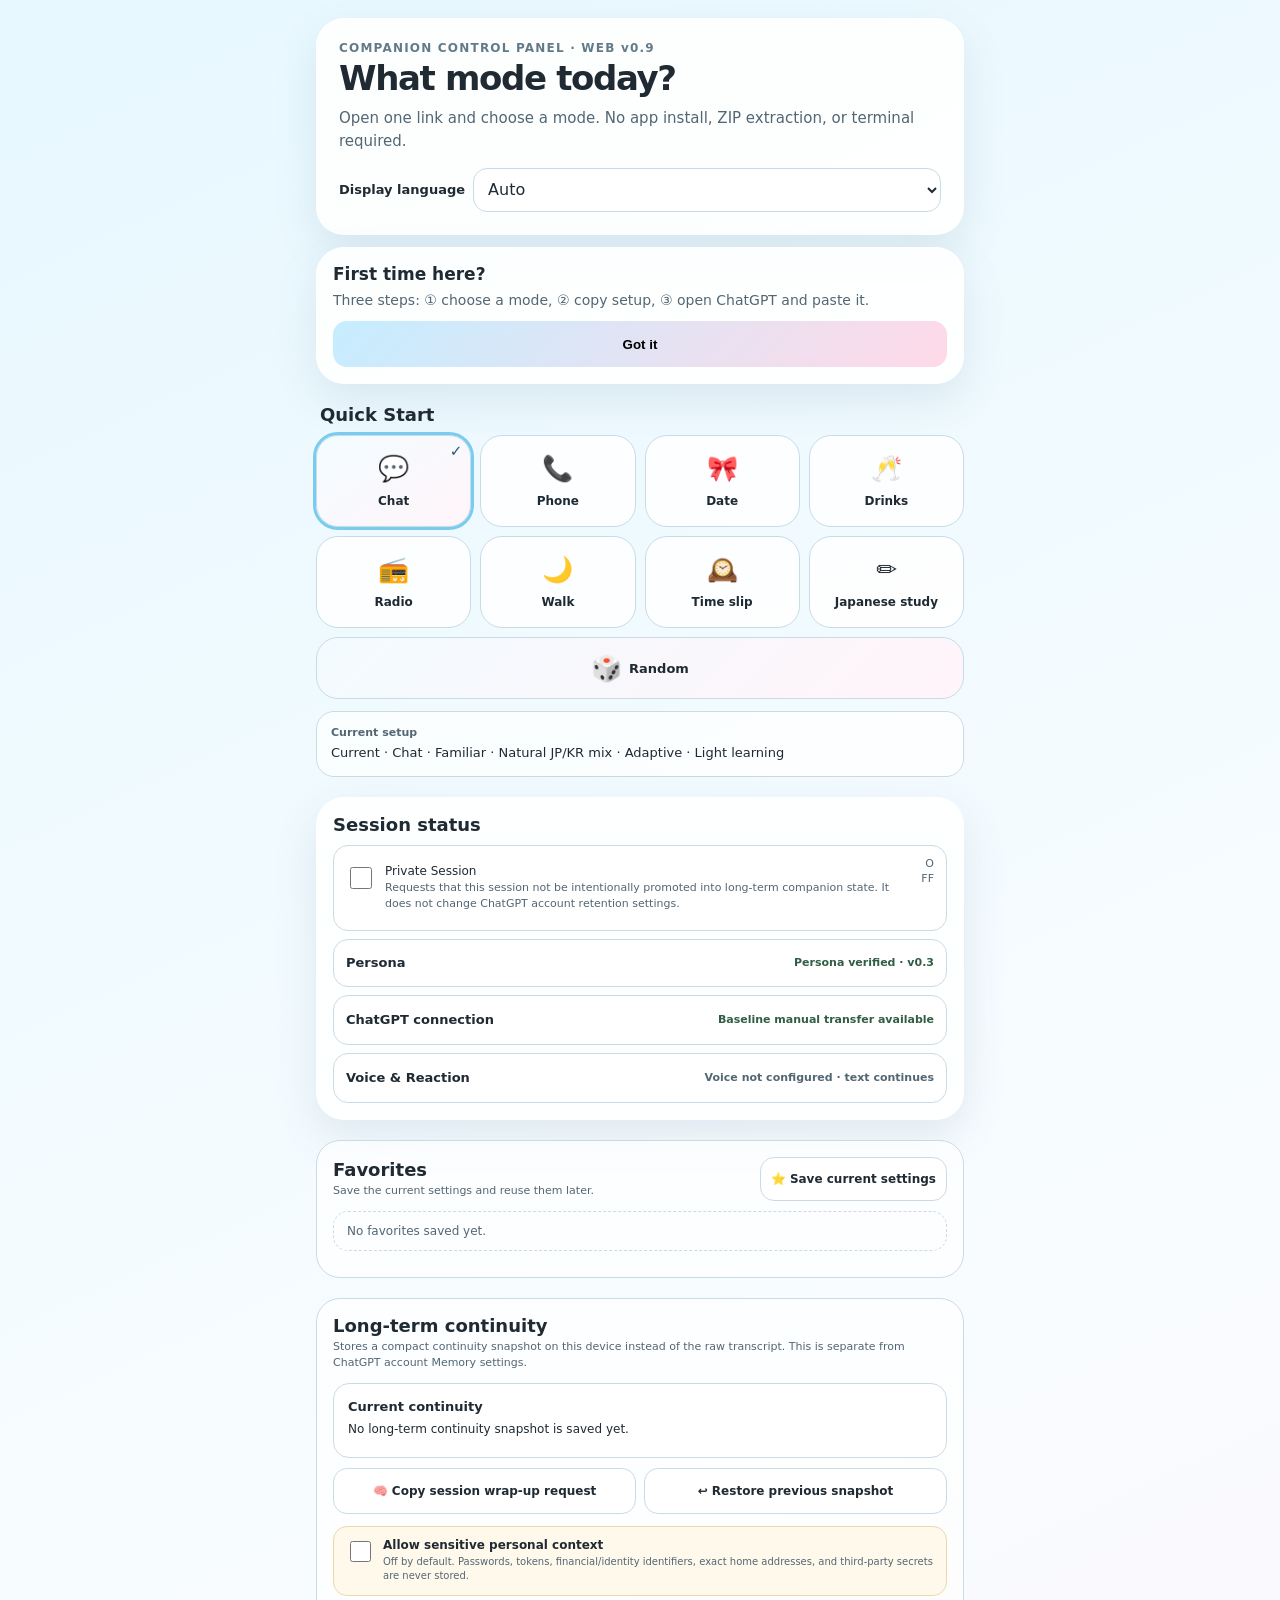
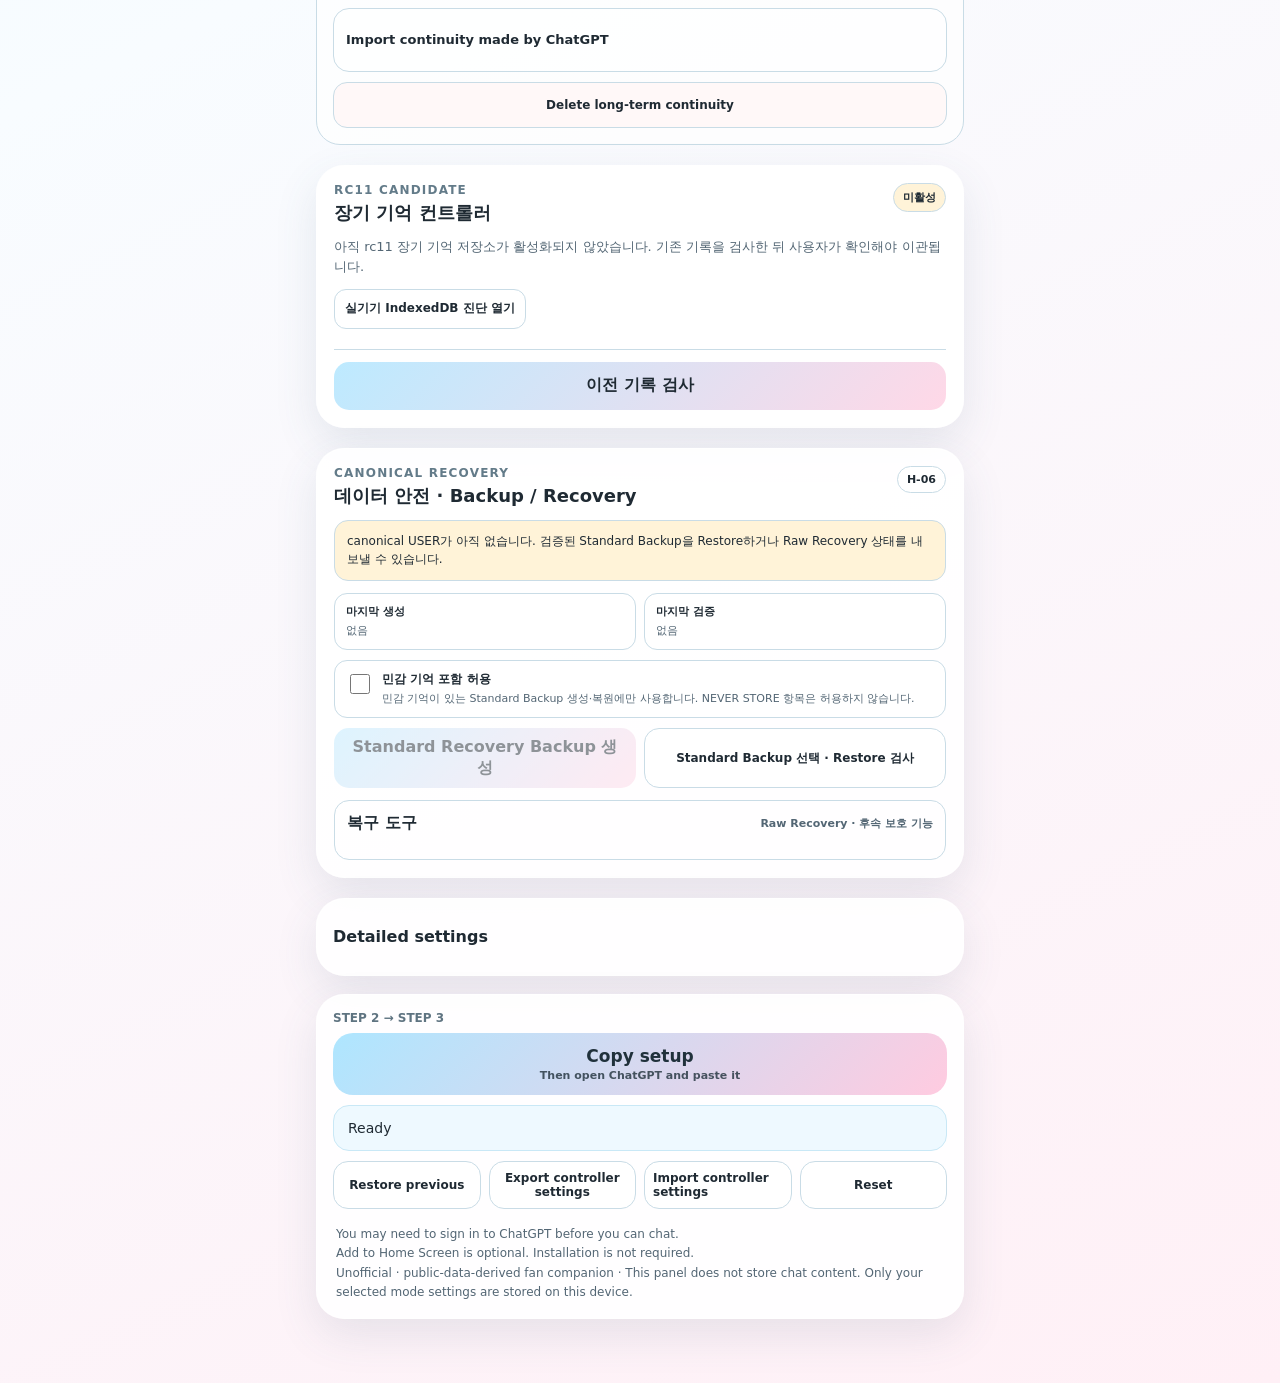
==== rc11-stage16/index.html @ 252e8d22 "H-07: add forward rollback and purge" ====
<!doctype html>
<html lang="ko">
<head>
<meta charset="utf-8">
<meta name="viewport" content="width=device-width,initial-scale=1,viewport-fit=cover">
<meta name="theme-color" content="#eaf8ff">
<meta name="referrer" content="no-referrer">
<meta http-equiv="Content-Security-Policy" content="default-src 'self'; script-src 'self'; style-src 'self'; img-src 'self' data:; connect-src 'self'; manifest-src 'self'; worker-src 'self'; object-src 'none'; frame-src 'none'; media-src 'none'; base-uri 'none'; form-action 'none'; upgrade-insecure-requests">
<title>Inoo Companion</title>
<link rel="manifest" href="manifest.webmanifest">
<link rel="icon" href="icons/icon-192.png">
<link rel="apple-touch-icon" href="icons/icon-192.png">
<link rel="stylesheet" href="styles.css">
</head>
<body>

<div id="previewFallback" class="nojs-banner preview-fallback" aria-live="polite">
  <strong>로컬 미리보기</strong><br>
  버튼 글자나 NOW PLAYING이 비어 보이면 JavaScript가 실행되지 않은 것입니다.
  파일이 고장 난 것이 아니며, 실제 사용은 HTTPS 공유 링크에서 합니다.
</div>
<main class="wrap">
<header class="card">
<div class="eyebrow">COMPANION CONTROL PANEL · WEB v0.9</div>
<h1 id="title">오늘은 어떤 모드로?</h1><div id="subtitle" class="sub">링크를 열고 모드를 고르면 됩니다. 앱 설치·ZIP·터미널은 필요 없어요.</div>
<div class="locale"><label id="localeLabel" for="localeSelect">화면 언어</label><select id="localeSelect" data-key="locale"><option value="auto">Auto</option><option value="ko">한국어</option><option value="ja">日本語</option><option value="en">English</option></select></div>
</header>

<div id="localWarning" class="warning" hidden>이 파일은 로컬 미리보기용입니다. 실제 사용은 HTTPS 공유 링크에서 합니다.</div>
<div id="updateBar" class="update" hidden><span id="updateText">새 버전이 준비됐어요.</span><button id="refreshBtn">새 버전 적용</button></div>
<section id="firstUse" class="card first" hidden><h2 id="firstTitle">처음 사용하시나요?</h2><p id="firstBody">모드를 고르고 설정을 복사한 뒤 ChatGPT에서 붙여넣으면 됩니다.</p><button id="gotIt">알겠어요</button></section>

<section class="section" aria-labelledby="quickTitle"><h2 id="quickTitle">빠른 시작</h2><div class="modes">
<button class="mode" data-mode="talk" aria-pressed="false"><span class="mark" aria-hidden="true"></span><span class="emoji" aria-hidden="true">💬</span><span class="label">수다</span></button>
<button class="mode" data-mode="phone" aria-pressed="false"><span class="mark" aria-hidden="true"></span><span class="emoji" aria-hidden="true">📞</span><span class="label">전화</span></button>
<button class="mode" data-mode="date" aria-pressed="false"><span class="mark" aria-hidden="true"></span><span class="emoji" aria-hidden="true">🎀</span><span class="label">데이트</span></button>
<button class="mode" data-mode="drink" aria-pressed="false"><span class="mark" aria-hidden="true"></span><span class="emoji" aria-hidden="true">🥂</span><span class="label">술자리</span></button>
<button class="mode" data-mode="radio" aria-pressed="false"><span class="mark" aria-hidden="true"></span><span class="emoji" aria-hidden="true">📻</span><span class="label">라디오</span></button>
<button class="mode" data-mode="walk" aria-pressed="false"><span class="mark" aria-hidden="true"></span><span class="emoji" aria-hidden="true">🌙</span><span class="label">산책</span></button>
<button class="mode" data-mode="timeslip" aria-pressed="false"><span class="mark" aria-hidden="true"></span><span class="emoji" aria-hidden="true">🕰️</span><span class="label">타임슬립</span></button>
<button class="mode" data-mode="study" aria-pressed="false"><span class="mark" aria-hidden="true"></span><span class="emoji" aria-hidden="true">✏️</span><span class="label">일본어 공부</span></button>
<button class="mode random-mode" data-mode="random" aria-pressed="false"><span class="mark" aria-hidden="true"></span><span class="emoji" aria-hidden="true">🎲</span><span class="label">랜덤</span></button>
</div><div class="now"><b id="nowLabel">NOW PLAYING</b><span id="nowPlaying">JavaScript가 실행되면 현재 설정이 표시됩니다.</span></div></section>

<section id="sessionStatus" class="section session-status" aria-labelledby="sessionStatusTitle">
  <div class="card session-status-card">
    <h2 id="sessionStatusTitle">세션 상태</h2>
    <div class="session-status-list">
      <div class="session-status-row session-private-row">
        <div class="toggle session-private-toggle">
          <input id="private_session" type="checkbox">
          <div><label data-field-label="private_session" for="private_session">Private Session</label><div id="privateHelp" class="help"></div></div>
        </div>
        <span id="privateSessionStatus" class="session-state-value">OFF</span>
      </div>
      <div class="session-status-row"><b id="personaStatusLabel">Persona</b><span id="personaIntegrityStatus" class="session-state-value" role="status" aria-live="polite">확인 중</span></div>
      <details id="chatCapabilityPanel" class="capability-panel">
        <summary><b id="chatCapabilityLabel">ChatGPT 연결</b><span id="chatCapabilityStatus" class="session-state-value">기본 수동 전송 확인 중</span></summary>
        <div class="capability-grid">
          <div class="capability-line"><span id="manualCapabilityLabel">수동 복사/붙여넣기</span><span id="manualCapabilityStatus" class="session-state-value">사용 가능</span></div>
          <div class="capability-line"><span id="projectCapabilityLabel">Project 보조</span><span id="projectCapabilityStatus" class="session-state-value">Unknown · 기본 방식 사용</span></div>
          <div class="capability-line"><span id="memoryCapabilityLabel">Memory 보조</span><span id="memoryCapabilityStatus" class="session-state-value">Unknown · 기본 방식 사용</span></div>
        </div>
      </details>
      <details id="voiceReactionPanel" class="voice-reservation">
        <summary><b id="voiceReactionTitle">Voice &amp; Reaction</b><span id="voiceReactionStatus" class="session-state-value">Voice 미설정 · text continues</span></summary>
        <div class="voice-reservation-grid">
          <div><b id="voiceTtsTitle">Voice / TTS</b><small id="voiceTtsHelp">기기 음성 · 미리듣기 · 속도 · 피치 · 볼륨 자리</small></div>
          <div><b id="reactionEngineTitle">Reaction</b><small id="reactionEngineHelp">ON/OFF · 강도 · 카테고리 · 확장 슬롯</small></div>
          <div><b id="sttTitle">Mic / STT</b><small id="sttHelp">사용 가능 여부 · 입력 언어 · 권한/상태 자리</small></div>
        </div>
      </details>
    </div>
  </div>
</section>

<section class="section favorites-section" aria-labelledby="favoritesTitle">
  <div class="favorites-head">
    <div>
      <h2 id="favoritesTitle">즐겨찾기</h2>
      <div id="favoritesHelp" class="help">현재 설정을 저장해 두고 다시 불러올 수 있어요.</div>
    </div>
    <button id="btnSaveFavorite" class="mini-action">⭐ 현재 설정 저장</button>
  </div>
  <div id="favoritesEmpty" class="favorites-empty">아직 저장된 즐겨찾기가 없어요.</div>
  <div id="favoritesList" class="favorites-list" aria-live="polite"></div>
</section>


<section class="section continuity-section" aria-labelledby="continuityTitle">
  <div class="continuity-head">
    <div>
      <h2 id="continuityTitle">장기 기록</h2>
      <div id="continuityHelp" class="help">대화 원문 대신 필요한 맥락만 압축해서 이 기기에 저장합니다.</div>
    </div>
  </div>
  <div class="continuity-current">
    <b id="continuityCurrentLabel">현재 장기 기록</b>
    <div id="continuityCurrent">아직 저장된 장기 기록이 없어요.</div>
    <div id="continuityCounts" class="continuity-counts"></div>
  </div>
  <div class="continuity-actions">
    <button id="btnContinuityRequest">🧠 세션 정리 요청 복사</button>
    <button id="btnContinuityRollback">↩︎ 이전 기록 복원</button>
  </div>
  <label class="continuity-sensitive">
    <input id="continuitySensitive" type="checkbox">
    <span><b id="continuitySensitiveLabel">민감한 개인 맥락 포함 허용</b><small id="continuitySensitiveHelp">기본은 꺼짐. 비밀번호·토큰·금융/신분 식별정보·정확한 집 주소·제3자 비밀은 켜도 저장하지 않습니다.</small></span>
  </label>
  <details id="continuityImport" class="continuity-import">
    <summary id="continuityImportSummary">ChatGPT가 만든 장기 기록 가져오기</summary>
    <div id="continuityImportHelp" class="help">세션 정리 결과의 JSON만 붙여넣으세요. 검사 전에는 저장되지 않습니다.</div>
    <textarea id="continuityInput" maxlength="32768" spellcheck="false" autocapitalize="off" autocomplete="off" data-input-purpose="continuity-json-only" aria-label="Long-term continuity JSON"></textarea>
    <div class="continuity-import-actions">
      <button id="btnContinuityInspect">1. 검사</button>
      <button id="btnContinuityApply" hidden>2. 확인하고 저장</button>
    </div>
    <div id="continuityPreview" class="continuity-preview" hidden></div>
  </details>
  <button id="btnContinuityClear" class="continuity-clear">장기 기록 삭제</button>
</section>


<section id="memoryController" class="section memory-controller" aria-labelledby="memoryControllerTitle">
  <div class="card memory-controller-card">
    <div class="memory-controller-head">
      <div>
        <div class="eyebrow">RC11 CANDIDATE</div>
        <h2 id="memoryControllerTitle">장기 기억 컨트롤러</h2>
      </div>
      <span id="memoryControllerBadge" class="memory-badge">확인 중</span>
    </div>
    <p id="memoryControllerStatus" class="memory-controller-status">IndexedDB 상태를 확인하고 있습니다.</p>
    <a class="memory-diagnostic-link" href="device_gate.html">실기기 IndexedDB 진단 열기</a>

    <div id="memoryInitArea" class="memory-controller-block" hidden>
      <button id="btnMemoryInitialize" class="memory-primary" type="button">이전 기록 검사</button>
      <div id="memoryInitPreview" class="memory-review" hidden></div>
      <button id="btnMemoryInitializeApply" class="memory-primary" type="button" hidden>확인하고 장기 기억 활성화</button>
    </div>

    <div id="memorySessionArea" class="memory-controller-block" hidden>
      <button id="btnMemorySessionCopy" class="memory-primary" type="button">1. 기억 포함 세션 프롬프트 복사</button>
      <button id="btnMemoryUpdateRequest" class="memory-secondary" type="button" disabled>2. 대화 후 기억 정리 요청 복사</button>
      <textarea id="memoryTransportText" class="memory-transport-text" readonly hidden aria-label="Manual transport text"></textarea>
      <label class="memory-label" for="memoryResponseInput">3. ChatGPT의 기억 정리 응답 붙여넣기</label>
      <textarea id="memoryResponseInput" maxlength="32768" spellcheck="false" autocapitalize="off" autocomplete="off" data-input-purpose="memory-changeset-json-only" disabled readonly></textarea>
      <button id="btnMemoryInspect" class="memory-secondary" type="button" disabled>응답 검사</button>

      <label class="memory-sensitive-opt">
        <input id="memorySensitiveOptIn" type="checkbox" disabled>
        <span>민감 항목을 이번 저장에서 명시적으로 허용</span>
      </label>

      <div id="memoryChangePreview" class="memory-review" hidden></div>
      <button id="btnMemoryApply" class="memory-primary" type="button" hidden>4. 확인하고 기억 저장</button>
    </div>
  </div>
</section>

<section id="dataSafety" class="section data-safety" aria-labelledby="dataSafetyTitle">
  <div class="card data-safety-card">
    <div class="data-safety-head">
      <div>
        <div class="eyebrow">CANONICAL RECOVERY</div>
        <h2 id="dataSafetyTitle">데이터 안전 · Backup / Recovery</h2>
      </div>
      <span class="data-safety-badge">H-06</span>
    </div>
    <p id="dataSafetyStatus" class="data-safety-status" role="status" aria-live="polite">canonical USER와 Persona dependency를 확인하고 있습니다.</p>
    <div class="backup-time-grid" aria-label="Backup verification times">
      <div><b>마지막 생성</b><span id="backupGeneratedAt">없음</span></div>
      <div><b>마지막 검증</b><span id="backupVerifiedAt">없음</span></div>
    </div>
    <label class="recovery-sensitive-opt">
      <input id="recoverySensitiveOptIn" type="checkbox">
      <span><b>민감 기억 포함 허용</b><small>민감 기억이 있는 Standard Backup 생성·복원에만 사용합니다. NEVER STORE 항목은 허용하지 않습니다.</small></span>
    </label>
    <div class="data-safety-actions">
      <button id="btnCanonicalBackup" class="memory-primary" type="button" disabled>Standard Recovery Backup 생성</button>
      <label id="canonicalRestoreLabel" class="action recovery-file-action"><span>Standard Backup 선택 · Restore 검사</span><input id="canonicalRestoreFile" type="file" accept=".json,application/json" disabled></label>
    </div>
    <div id="canonicalRestorePreview" class="memory-review recovery-preview" hidden></div>
    <button id="btnCanonicalRestoreApply" class="memory-primary" type="button" hidden>확인하고 새 revision으로 Restore</button>
    <details id="recoveryTools" class="recovery-tools">
      <summary><b>복구 도구</b><span>Raw Recovery · 후속 보호 기능</span></summary>
      <button id="btnRawRecovery" class="memory-secondary raw-recovery-button" type="button" disabled>Raw Recovery Export</button>
      <div id="historySafety" class="history-safety" aria-labelledby="historySafetyTitle">
        <div class="history-safety-head"><b id="historySafetyTitle">Forward Rollback / PURGE</b><span>H-07 · forward-only lineage protection</span></div>
        <p id="historySafetyStatus" class="history-safety-status" role="status" aria-live="polite">Rollback history와 purge_epoch를 확인하고 있습니다.</p>
        <div class="history-control-block">
          <label for="rollbackTarget"><b>Forward Rollback</b><small>동일 lineage · 동일 purge_epoch의 최근 bounded ancestor만 선택할 수 있습니다.</small></label>
          <select id="rollbackTarget" disabled><option value="">Rollback 후보 확인 중</option></select>
          <button id="btnRollbackInspect" class="memory-secondary" type="button" disabled>Rollback Preview</button>
          <div id="rollbackPreview" class="memory-review recovery-preview" hidden></div>
          <button id="btnRollbackApply" class="memory-primary" type="button" hidden>확인하고 새 revision으로 Rollback</button>
        </div>
        <div class="history-control-block purge-control-block">
          <div><b>PURGE</b><small>canonical USER를 비운 sanitized NEW ROOT를 만들고 purge_epoch를 증가시킵니다. 기존 HEAD를 뒤로 이동하거나 과거 snapshot을 삭제하지 않습니다.</small></div>
          <label class="purge-ack"><input id="purgeOldBackupAck" type="checkbox"><span>이미 내려받은 옛 백업·오프라인 replica는 서버리스 구조에서 원격 폐기할 수 없음을 확인했습니다.</span></label>
          <button id="btnPurgeInspect" class="memory-secondary purge-preview-button" type="button" disabled>PURGE Preview</button>
          <div id="purgePreview" class="memory-review recovery-preview" hidden></div>
          <button id="btnPurgeApply" class="purge-danger" type="button" hidden>확인하고 sanitized NEW ROOT 생성</button>
        </div>
      </div>
      <div class="recovery-reserved"><b>Transfer / Conflict</b><span>H-08 예약 · 다른 lineage 자동 덮어쓰기 없음</span></div>
    </details>
  </div>
</section>

<section class="section"><details class="card"><summary id="advancedSummary">세부 설정</summary><div class="fields">
<div class="field"><label data-field-label="era" for="era">Era</label><select id="era" data-key="era"><option value="current"></option><option value="20s_early"></option><option value="20s_late"></option><option value="30s_early"></option><option value="year_timeslip"></option></select></div>
<div class="field" id="yearRow" hidden><label data-field-label="year_timeslip" for="year_timeslip">Year</label><input id="year_timeslip" type="number" min="2009" max="2026" inputmode="numeric"></div>
<div class="field"><label data-field-label="scene" for="scene">Scene</label><select id="scene" data-key="scene"><option value="daily"></option><option value="companion"></option><option value="phone"></option><option value="date"></option><option value="drinking"></option><option value="radio"></option><option value="vlog_walk"></option><option value="timeslip"></option><option value="travel"></option><option value="late_night"></option></select></div>
<div class="field"><label data-field-label="activity" for="activity">Activity</label><select id="activity" data-key="activity"><option value="casual_talk"></option><option value="listen_vent"></option><option value="think_together"></option><option value="japanese_study"></option><option value="practical_rehearsal"></option><option value="watch_read_together"></option><option value="daily_reflection"></option></select></div>
<div class="field"><label data-field-label="relationship" for="relationship">Relationship</label><select id="relationship" data-key="relationship"><option value="new"></option><option value="familiar"></option><option value="close"></option><option value="long_term_companion"></option></select></div>
<div class="field"><label data-field-label="state" for="state">State</label><select id="state" data-key="state"><option value="normal"></option><option value="playful"></option><option value="high_energy"></option><option value="tired"></option><option value="sick"></option><option value="drinking_0"></option><option value="intoxicated_1"></option><option value="intoxicated_2"></option><option value="intoxicated_3"></option><option value="sleepy_after_drink"></option></select></div>
<div class="field"><label data-field-label="language_support" for="language_support">Language</label><select id="language_support" data-key="language_support"><option value="jp_immersion"></option><option value="natural_mixed"></option><option value="kr_assist"></option><option value="kr_companion"></option></select></div>
<div class="field"><label data-field-label="proficiency" for="proficiency">Japanese level</label><select id="proficiency" data-key="proficiency"><option value="adaptive"></option><option value="n5_comfort"></option><option value="n5_challenge"></option><option value="n4_comfort"></option><option value="n4_challenge"></option></select></div>
<div class="field"><label data-field-label="learning_mode" for="learning_mode">Learning mode</label><select id="learning_mode" data-key="learning_mode"><option value="free"></option><option value="light"></option><option value="study"></option><option value="shadowing"></option></select></div>
<div class="field"><label data-field-label="immersion" for="immersion">Immersion</label><select id="immersion" data-key="immersion"><option value="natural"></option><option value="deep"></option><option value="study_first"></option></select></div>
<div class="field"><label data-field-label="support_style" for="support_style">Support</label><select id="support_style" data-key="support_style"><option value="listen_only"></option><option value="commiserate"></option><option value="opinion"></option><option value="practical_solution"></option><option value="challenge_me"></option></select></div>
<div class="field"><label data-field-label="initiative" for="initiative">Initiative</label><select id="initiative" data-key="initiative"><option value="user_led"></option><option value="balanced"></option><option value="character_led"></option></select></div>
</div></details></section>

<section class="card steps" aria-labelledby="copyText">
<div class="steps-head">STEP 2 → STEP 3</div>
<button id="copyBtn" class="copyBtn"><span id="copyText">설정 복사</span><small id="copySub">복사 후 ChatGPT를 열어 붙여넣어요</small></button>
<div id="nextStep" hidden><a id="openChatgpt" class="openBtn" href="https://chatgpt.com/" target="_blank" rel="noopener noreferrer"><span id="openText">ChatGPT 열기</span><small id="openSub">열리면 입력창에 붙여넣기</small></a></div>
<div id="status" class="status" role="status" aria-live="polite">미리보기에서는 기능이 비활성화되어 있습니다. 실제 사용은 HTTPS 공유 링크에서 해주세요.</div>
<div id="fallbackWrap" class="fallback" hidden><textarea id="fallbackPrompt" readonly aria-label="Session setup text"></textarea><button id="manualCopy">텍스트 선택해서 복사하기</button></div>
<div class="utility"><button id="btnPrevious">직전 설정 복원</button><button id="btnBackup">컨트롤러 설정 내보내기</button><label id="restoreLabel" class="action"><span id="restoreLabelText">컨트롤러 설정 가져오기</span><input id="restoreFile" type="file" accept=".json,application/json"></label><button id="btnReset">기본값</button></div>
<div class="fine"><div id="loginNote">ChatGPT에서 대화하려면 로그인이 필요할 수 있습니다.</div><div id="installNote">홈 화면 추가는 선택사항입니다. 설치하지 않아도 사용할 수 있어요.</div><div id="notice">비공식 · 공개 자료 기반 팬 컴패니언</div></div>
</section>
</main>
<script src="logic.js"></script><script src="storage.js"></script><script src="integrity_foundation.js"></script><script src="migration.js"></script><script src="user_state.js"></script><script src="migration_merge.js"></script><script src="session_vertical_slice.js"></script><script src="app.js"></script><script src="recovery.js"></script><script src="history.js"></script><script src="controller_ui.js"></script>
</body></html>
---- rc11-stage16/styles.css ----
:root{--bg1:#e7f8ff;--bg2:#fff0f6;--ink:#1f2a33;--muted:#536674;--card:rgba(255,255,255,.9);--line:#c9dce6;--focus:#164e70;--ok:#e7f8ee;--warn:#fff3d8;--err:#ffe8ea}
*{box-sizing:border-box}html{-webkit-text-size-adjust:100%}body{margin:0;min-height:100vh;font-family:-apple-system,BlinkMacSystemFont,"Apple SD Gothic Neo","Noto Sans KR","Noto Sans JP",system-ui,sans-serif;color:var(--ink);background:linear-gradient(155deg,var(--bg1),#f8fcff 48%,var(--bg2))}
.wrap{max-width:680px;margin:auto;padding:calc(18px + env(safe-area-inset-top)) 16px calc(64px + env(safe-area-inset-bottom))}
.card{background:var(--card);border:1px solid rgba(255,255,255,.95);border-radius:28px;box-shadow:0 16px 44px rgba(65,101,125,.12)}
header{padding:22px}h1{font-size:clamp(25px,7vw,34px);line-height:1.15;margin:4px 0 9px;letter-spacing:-.04em}.eyebrow{font-size:12px;font-weight:800;letter-spacing:.1em;color:#637b89}.sub{font-size:15px;line-height:1.55;color:var(--muted)}
.locale{margin-top:14px;display:flex;align-items:center;gap:8px}.locale label{font-size:13px;font-weight:750}.locale select{min-height:44px}
.warning,.update{margin:12px 0;padding:13px 14px;border-radius:16px;background:var(--warn);border:1px solid #efd08d;font-size:14px;line-height:1.45}.update{display:flex;align-items:center;justify-content:space-between;gap:10px}.update button{min-height:44px;border:0;border-radius:13px;padding:8px 12px;font-weight:800;background:#fff}
.first{margin-top:12px;padding:16px}.first h2{font-size:17px;margin:0 0 6px}.first p{font-size:14px;line-height:1.55;color:var(--muted);margin:0 0 10px}.first button{min-height:46px;width:100%;border:0;border-radius:14px;background:linear-gradient(135deg,#c5edff,#ffd9e8);font-weight:850}
.section{margin-top:20px}.section h2{font-size:18px;margin:0 4px 10px}.modes{display:grid;grid-template-columns:repeat(4,minmax(0,1fr));gap:9px}
.mode{position:relative;min-height:92px;border:1px solid var(--line);border-radius:22px;background:rgba(255,255,255,.9);font:inherit;color:var(--ink);font-weight:800;padding:12px 5px;touch-action:manipulation}.mode .emoji{display:block;font-size:25px;margin-bottom:7px}.mode .label{font-size:12px}.mode .mark{position:absolute;right:8px;top:6px;font-size:15px;color:#285a72}.mode[aria-pressed="true"]{outline:3px solid #79ccef;background:linear-gradient(145deg,#f3fcff,#fff5fa)}
button:focus-visible,select:focus-visible,input:focus-visible,summary:focus-visible,a:focus-visible,label.action:focus-within{outline:3px solid var(--focus);outline-offset:3px}
.now{margin-top:12px;padding:13px 14px;border-radius:18px;background:rgba(255,255,255,.75);border:1px solid var(--line);font-size:13px;line-height:1.45;overflow-wrap:anywhere}.now b{display:block;font-size:11px;color:var(--muted);margin-bottom:3px}
details.card{padding:16px}summary{min-height:44px;display:flex;align-items:center;font-weight:850;cursor:pointer}.fields{display:grid;grid-template-columns:1fr 1fr;gap:10px;margin-top:10px}.field{display:flex;flex-direction:column;gap:5px}.field label{font-size:12px;font-weight:750;color:var(--muted)}
select,input[type=number]{width:100%;min-height:46px;border:1px solid var(--line);border-radius:14px;background:white;padding:9px 10px;font:inherit;color:var(--ink)}.toggle{min-height:48px;display:flex;align-items:flex-start;gap:10px;padding:8px 0}.toggle input{width:22px;height:22px;flex:0 0 auto}.help{font-size:11px;line-height:1.45;color:var(--muted);margin-top:2px}
.steps{margin-top:18px;padding:16px}.steps-head{font-size:12px;font-weight:850;color:#5f7481;margin-bottom:8px}.copyBtn,.openBtn{width:100%;min-height:62px;border:0;border-radius:20px;font:inherit;font-weight:900;font-size:17px;padding:10px 14px;text-decoration:none;display:flex;align-items:center;justify-content:center;flex-direction:column;text-align:center}.copyBtn{background:linear-gradient(135deg,#aee6ff,#ffcbe0);color:#20313b}.openBtn{background:#233642;color:white;margin-top:9px}.copyBtn small,.openBtn small{display:block;font-size:11px;font-weight:650;margin-top:3px;opacity:.8}.copyBtn:disabled{opacity:.5}
.status{margin-top:10px;min-height:46px;padding:12px 14px;border-radius:16px;background:#eef9ff;border:1px solid #c9e8f6;font-size:14px;line-height:1.45}.status[data-type=ok]{background:var(--ok)}.status[data-type=warn]{background:var(--warn)}.status[data-type=error]{background:var(--err)}
.utility{display:grid;grid-template-columns:repeat(3,1fr);gap:8px;margin-top:10px}.utility button,.action{min-height:48px;border:1px solid var(--line);border-radius:15px;background:white;color:var(--ink);font:inherit;font-size:12px;font-weight:800;padding:8px}.action{display:flex;align-items:center;justify-content:center;position:relative}.action input{position:absolute;inset:0;opacity:0}
.fine{margin:16px 3px 0;color:var(--muted);font-size:12px;line-height:1.6}.fallback{margin-top:12px}.fallback textarea{width:100%;height:190px;border:1px solid var(--line);border-radius:14px;padding:10px;font-size:12px}.fallback button{min-height:48px;width:100%;margin-top:6px;border:1px solid var(--line);border-radius:14px;background:#fff;font-weight:800}
@media(max-width:420px){.modes{grid-template-columns:repeat(4,1fr);gap:7px}.mode{min-height:86px}.fields{grid-template-columns:1fr}.utility{grid-template-columns:1fr 1fr}.utility>*:last-child{grid-column:1/-1}}
@media(max-width:340px){.modes{grid-template-columns:repeat(2,1fr)}}
@media(prefers-reduced-motion:reduce){*,*:before,*:after{scroll-behavior:auto!important;transition:none!important;animation:none!important}}
.span-all{grid-column:1/-1}

.nojs-banner{margin:12px 0;padding:13px 14px;border-radius:16px;background:#fff3d8;border:1px solid #efd08d;font-size:14px;line-height:1.5}
.preview-fallback{display:block}
.js-ready .preview-fallback{display:none}

[hidden]{display:none!important}
html:not(.js-ready) .steps button,
html:not(.js-ready) .steps .action,
html:not(.js-ready) .mode,
html:not(.js-ready) select,
html:not(.js-ready) details{
  pointer-events:none;
}
html:not(.js-ready) .steps button,
html:not(.js-ready) .steps .action,
html:not(.js-ready) select{
  opacity:.72;
}
html:not(.js-ready) #status{
  background:#fff7e8;
  border-color:#ead7aa;
}

/* rc8 locale-nowrap */
.locale label{white-space:nowrap;flex:0 0 auto}
.locale select{min-width:0;flex:1 1 auto}

/* rc9 quick-random + favorites */
.random-mode{grid-column:1/-1;min-height:62px;background:linear-gradient(135deg,#f3fbff,#fff4f9)}
.random-mode .emoji{display:inline-block;margin:0 7px 0 0;vertical-align:middle}
.random-mode .label{font-size:13px;vertical-align:middle}
.favorites-section{padding:16px;border-radius:24px;background:rgba(255,255,255,.72);border:1px solid var(--line)}
.favorites-head{display:flex;gap:10px;align-items:center;justify-content:space-between}
.favorites-head h2{margin:0 0 3px}
.mini-action{min-height:44px;border:1px solid var(--line);border-radius:14px;background:white;color:var(--ink);font:inherit;font-size:12px;font-weight:850;padding:8px 10px}
.favorites-empty{margin-top:10px;padding:12px 13px;border:1px dashed var(--line);border-radius:15px;color:var(--muted);font-size:12px}
.favorites-list{display:grid;gap:8px;margin-top:10px}
.favorite-row{display:grid;grid-template-columns:minmax(0,1fr) auto;gap:8px;align-items:center;padding:10px 11px;border:1px solid var(--line);border-radius:16px;background:rgba(255,255,255,.9)}
.favorite-main{min-width:0}
.favorite-name{font-size:13px;font-weight:850;overflow-wrap:anywhere}
.favorite-sub{font-size:11px;color:var(--muted);margin-top:2px;overflow-wrap:anywhere}
.favorite-actions{display:flex;gap:4px;flex-wrap:wrap;justify-content:flex-end}
.favorite-actions button{min-width:38px;min-height:38px;border:1px solid var(--line);border-radius:11px;background:#fff;font:inherit;font-size:11px;font-weight:800;padding:5px 7px}
.favorite-actions button:disabled{opacity:.35}
.utility{grid-template-columns:repeat(4,1fr)}
@media(max-width:420px){
  .favorites-head{align-items:flex-start;flex-direction:column}
  .mini-action{width:100%}
  .favorite-row{grid-template-columns:1fr}
  .favorite-actions{justify-content:flex-start}
  .utility{grid-template-columns:1fr 1fr}
  .utility>*:last-child{grid-column:auto}
}

/* rc10 long-term continuity */
.continuity-section{padding:16px;border-radius:24px;background:rgba(255,255,255,.74);border:1px solid var(--line)}
.continuity-head h2{margin:0 0 3px}
.continuity-current{margin-top:12px;padding:13px 14px;border:1px solid var(--line);border-radius:16px;background:rgba(255,255,255,.88);font-size:12px;line-height:1.55;overflow-wrap:anywhere}
.continuity-current b{display:block;font-size:13px;margin-bottom:3px}
.continuity-counts{margin-top:5px;color:var(--muted);font-size:11px}
.continuity-actions{display:grid;grid-template-columns:1fr 1fr;gap:8px;margin-top:10px}
.continuity-actions button,.continuity-import-actions button,.continuity-clear{min-height:46px;border:1px solid var(--line);border-radius:14px;background:white;color:var(--ink);font:inherit;font-size:12px;font-weight:850;padding:8px}
.continuity-sensitive{display:flex;align-items:flex-start;gap:9px;margin-top:12px;padding:11px 12px;border-radius:14px;background:#fff9ec;border:1px solid #ecd9aa;font-size:12px}
.continuity-sensitive input{width:21px;height:21px;flex:0 0 auto}
.continuity-sensitive span{min-width:0}.continuity-sensitive small{display:block;margin-top:3px;color:var(--muted);line-height:1.45;font-weight:500}
.continuity-import{margin-top:12px;border:1px solid var(--line);border-radius:16px;background:rgba(255,255,255,.75);padding:10px 12px}
.continuity-import summary{min-height:42px;display:flex;align-items:center;font-size:13px;font-weight:850;cursor:pointer}
.continuity-import textarea{width:100%;height:150px;margin-top:9px;border:1px solid var(--line);border-radius:13px;padding:10px;font:12px/1.45 ui-monospace,SFMono-Regular,Menlo,monospace;color:var(--ink);background:white;resize:vertical}
.continuity-import-actions{display:grid;grid-template-columns:1fr 1fr;gap:8px;margin-top:8px}
.continuity-preview{margin-top:8px;padding:11px 12px;border-radius:13px;background:#eef9ff;border:1px solid #c9e8f6;font-size:12px;line-height:1.55;overflow-wrap:anywhere}
.continuity-clear{width:100%;margin-top:10px;background:#fff8f8}
@media(max-width:420px){
 .continuity-actions,.continuity-import-actions{grid-template-columns:1fr}
}

html:not(.js-ready) .continuity-import{display:none}

/* rc10 no-JS interaction clarity */
html:not(.js-ready) .favorites-section button,
html:not(.js-ready) .continuity-section button,
html:not(.js-ready) .continuity-sensitive input{
  pointer-events:none;
  opacity:.62;
}

/* rc11 Stage 7 candidate memory controller */
.memory-controller-card{padding:17px}
.memory-controller-head{display:flex;align-items:flex-start;justify-content:space-between;gap:12px}
.memory-controller-head h2{font-size:18px;margin:4px 0 0}
.memory-badge{flex:0 0 auto;border:1px solid var(--line);border-radius:999px;background:#fff;padding:6px 9px;font-size:11px;font-weight:850}
.memory-badge[data-state="ready"]{background:var(--ok)}
.memory-badge[data-state="warn"]{background:var(--warn)}
.memory-badge[data-state="error"]{background:var(--err)}
.memory-controller-status{font-size:13px;line-height:1.55;color:var(--muted);margin:12px 0}
.memory-controller-block{border-top:1px solid var(--line);padding-top:12px;margin-top:12px}
.memory-primary,.memory-secondary{width:100%;min-height:48px;border-radius:15px;font:inherit;font-weight:850;padding:9px 12px}
.memory-primary{border:0;background:linear-gradient(135deg,#bdeaff,#ffd8e7);color:var(--ink)}
.memory-secondary{border:1px solid var(--line);background:#fff;color:var(--ink);margin-top:8px}
.memory-primary:disabled,.memory-secondary:disabled{opacity:.5}
.memory-label{display:block;font-size:12px;font-weight:800;color:var(--muted);margin:13px 0 6px}
#memoryResponseInput{width:100%;min-height:160px;border:1px solid var(--line);border-radius:14px;padding:10px;font:12px/1.5 ui-monospace,SFMono-Regular,Menlo,monospace;resize:vertical}
.memory-review{margin:10px 0;padding:12px;border:1px solid var(--line);border-radius:14px;background:rgba(255,255,255,.78);font-size:12px;line-height:1.5;white-space:pre-wrap;overflow-wrap:anywhere}
.memory-sensitive-opt{display:flex;gap:9px;align-items:flex-start;margin:10px 0;font-size:12px;line-height:1.45;color:var(--muted)}
.memory-sensitive-opt input{width:20px;height:20px;flex:0 0 auto}

.memory-transport-text{width:100%;min-height:150px;margin-top:8px;border:1px solid var(--line);border-radius:14px;padding:10px;font:12px/1.5 ui-monospace,SFMono-Regular,Menlo,monospace;background:#fff}

/* rc11 Stage 8 candidate device gate */
.memory-diagnostic-link{display:inline-flex;min-height:40px;align-items:center;margin:0 0 8px;padding:7px 10px;border:1px solid var(--line);border-radius:12px;background:#fff;color:var(--ink);font-size:12px;font-weight:800;text-decoration:none}
.device-gate-card{padding:20px}
.device-gate-card .copyBtn{margin-top:14px}
.device-gate-result{margin:12px 0 0;padding:12px;border:1px solid var(--line);border-radius:14px;background:#fff;white-space:pre-wrap;overflow-wrap:anywhere;font:11px/1.55 ui-monospace,SFMono-Regular,Menlo,monospace;max-height:48vh;overflow:auto}

/* Stage 17 H-04 — frozen session-status placement + foundation state */
.session-status-card{padding:16px}
.session-status-card h2{font-size:18px;margin:0 0 10px}
.session-status-list{display:grid;gap:8px}
.session-status-row,.voice-reservation{border:1px solid var(--line);border-radius:15px;background:rgba(255,255,255,.88)}
.session-status-row{display:flex;align-items:center;justify-content:space-between;gap:12px;min-height:48px;padding:10px 12px;font-size:12px}
.session-status-row b{font-size:13px;flex:0 0 auto}
.session-state-value{min-width:0;text-align:right;color:var(--muted);font-size:11px;line-height:1.4;overflow-wrap:anywhere}
.session-state-value[data-state="ready"]{color:#315d42;font-weight:800}
.session-state-value[data-state="error"]{color:#8b3f4c;font-weight:800}
.session-private-row{align-items:flex-start}
.session-private-toggle{flex:1 1 auto;min-width:0}
.session-private-toggle .help{margin-top:2px}
.voice-reservation{padding:0 12px}
.voice-reservation summary{display:flex;align-items:center;justify-content:space-between;gap:12px;min-height:48px;cursor:pointer;list-style-position:inside}
.voice-reservation summary b{font-size:13px}
.voice-reservation-grid{display:grid;gap:8px;border-top:1px solid var(--line);padding:10px 0 12px}
.voice-reservation-grid>div{padding:9px 10px;border-radius:12px;background:rgba(255,255,255,.75)}
.voice-reservation-grid b{display:block;font-size:12px}
.voice-reservation-grid small{display:block;margin-top:3px;color:var(--muted);font-size:11px;line-height:1.45}
@media(max-width:420px){
 .session-status-row,.voice-reservation summary{align-items:flex-start;flex-direction:column}
 .session-state-value{text-align:left}
 .session-private-row{flex-direction:row}
 .session-private-row .session-state-value{text-align:right}
}
.capability-panel{border:1px solid var(--line);border-radius:15px;background:rgba(255,255,255,.88);padding:0 12px}
.capability-panel summary{display:flex;align-items:center;justify-content:space-between;gap:12px;min-height:48px;cursor:pointer;list-style-position:inside}
.capability-panel summary b{font-size:13px}
.capability-grid{display:grid;gap:7px;border-top:1px solid var(--line);padding:10px 0 12px}
.capability-line{display:flex;align-items:center;justify-content:space-between;gap:12px;padding:8px 10px;border-radius:12px;background:rgba(255,255,255,.75);font-size:12px}
.session-state-value[data-state="neutral"]{color:var(--muted);font-weight:700}
@media(max-width:420px){
 .capability-panel summary,.capability-line{align-items:flex-start;flex-direction:column}
 .capability-panel .session-state-value{text-align:left}
}

/* Stage 17 H-06 — canonical Backup / Recovery */
.data-safety-card{padding:17px}
.data-safety-head{display:flex;align-items:flex-start;justify-content:space-between;gap:12px}
.data-safety-head h2{font-size:18px;margin:4px 0 0}
.data-safety-badge{flex:0 0 auto;border:1px solid var(--line);border-radius:999px;background:#fff;padding:6px 9px;font-size:11px;font-weight:850}
.data-safety-status{margin:12px 0;padding:11px 12px;border:1px solid var(--line);border-radius:14px;background:rgba(255,255,255,.78);font-size:12px;line-height:1.55;color:var(--muted)}
.data-safety-status[data-state="ready"]{background:var(--ok);color:var(--ink)}
.data-safety-status[data-state="warn"]{background:var(--warn);color:var(--ink)}
.data-safety-status[data-state="error"]{background:var(--err);color:var(--ink)}
.backup-time-grid{display:grid;grid-template-columns:1fr 1fr;gap:8px;margin:10px 0}
.backup-time-grid>div{padding:10px 11px;border:1px solid var(--line);border-radius:13px;background:rgba(255,255,255,.78)}
.backup-time-grid b,.backup-time-grid span{display:block;font-size:11px;line-height:1.45;overflow-wrap:anywhere}
.backup-time-grid span{margin-top:3px;color:var(--muted)}
.recovery-sensitive-opt{display:flex;gap:9px;align-items:flex-start;margin:10px 0;padding:10px 11px;border:1px solid var(--line);border-radius:13px;background:rgba(255,255,255,.78);font-size:12px}
.recovery-sensitive-opt input{width:20px;height:20px;flex:0 0 auto}
.recovery-sensitive-opt small{display:block;margin-top:3px;color:var(--muted);font-size:11px;line-height:1.45;font-weight:500}
.data-safety-actions{display:grid;grid-template-columns:1fr 1fr;gap:8px;margin-top:10px}
.recovery-file-action{min-height:48px;text-align:center;line-height:1.35}
.recovery-preview{margin-top:10px}
.recovery-tools{margin-top:12px;border:1px solid var(--line);border-radius:15px;background:rgba(255,255,255,.72);padding:0 12px 12px}
.recovery-tools summary{display:flex;align-items:center;justify-content:space-between;gap:10px;min-height:46px;cursor:pointer}
.recovery-tools summary span{font-size:11px;color:var(--muted);font-weight:600;text-align:right}
.raw-recovery-button{margin-top:2px}
.recovery-reserved{display:flex;align-items:flex-start;justify-content:space-between;gap:10px;margin-top:8px;padding:9px 10px;border:1px dashed var(--line);border-radius:12px;font-size:11px}
.recovery-reserved b{font-size:11px}.recovery-reserved span{color:var(--muted);text-align:right;line-height:1.4}
.data-safety-degraded .data-safety-card{outline:3px solid rgba(139,63,76,.18)}
html:not(.js-ready) .data-safety button,html:not(.js-ready) .data-safety input{pointer-events:none;opacity:.62}
@media(max-width:420px){
 .data-safety-head,.recovery-tools summary,.recovery-reserved{align-items:flex-start;flex-direction:column}
 .backup-time-grid,.data-safety-actions{grid-template-columns:1fr}
 .recovery-tools summary span,.recovery-reserved span{text-align:left}
}


/* Stage 17 H-07 — forward Rollback / PURGE */
.history-safety{margin-top:10px;padding:10px;border:1px solid var(--line);border-radius:14px;background:rgba(255,255,255,.76)}
.history-safety-head{display:flex;align-items:flex-start;justify-content:space-between;gap:10px}
.history-safety-head b{font-size:12px}.history-safety-head span{font-size:10px;color:var(--muted);text-align:right}
.history-safety-status{margin:8px 0;padding:9px 10px;border-radius:11px;background:rgba(255,255,255,.78);font-size:11px;line-height:1.45;color:var(--muted)}
.history-safety-status[data-state="ready"]{background:var(--ok);color:var(--ink)}
.history-safety-status[data-state="warn"]{background:var(--warn);color:var(--ink)}
.history-safety-status[data-state="error"]{background:var(--err);color:var(--ink)}
.history-control-block{display:grid;gap:8px;margin-top:9px;padding:10px;border:1px solid var(--line);border-radius:12px;background:rgba(255,255,255,.72)}
.history-control-block label>b,.history-control-block>div>b{display:block;font-size:11px}.history-control-block small{display:block;margin-top:3px;color:var(--muted);font-size:10px;line-height:1.45}
.history-control-block select{width:100%;min-height:42px;border:1px solid var(--line);border-radius:11px;background:#fff;padding:8px 10px;font:inherit;font-size:11px;color:var(--ink)}
.purge-control-block{border-color:rgba(139,63,76,.24)}
.purge-ack{display:flex;align-items:flex-start;gap:8px;padding:9px;border:1px solid rgba(139,63,76,.2);border-radius:11px;background:rgba(255,246,247,.82);font-size:10px;line-height:1.45}
.purge-ack input{width:19px;height:19px;flex:0 0 auto}
.purge-danger{min-height:46px;border:1px solid rgba(139,63,76,.38);border-radius:12px;background:var(--err);color:var(--ink);font:inherit;font-size:12px;font-weight:850;cursor:pointer}
.purge-danger:disabled{opacity:.55;cursor:not-allowed}
@media(max-width:420px){.history-safety-head{flex-direction:column}.history-safety-head span{text-align:left}}
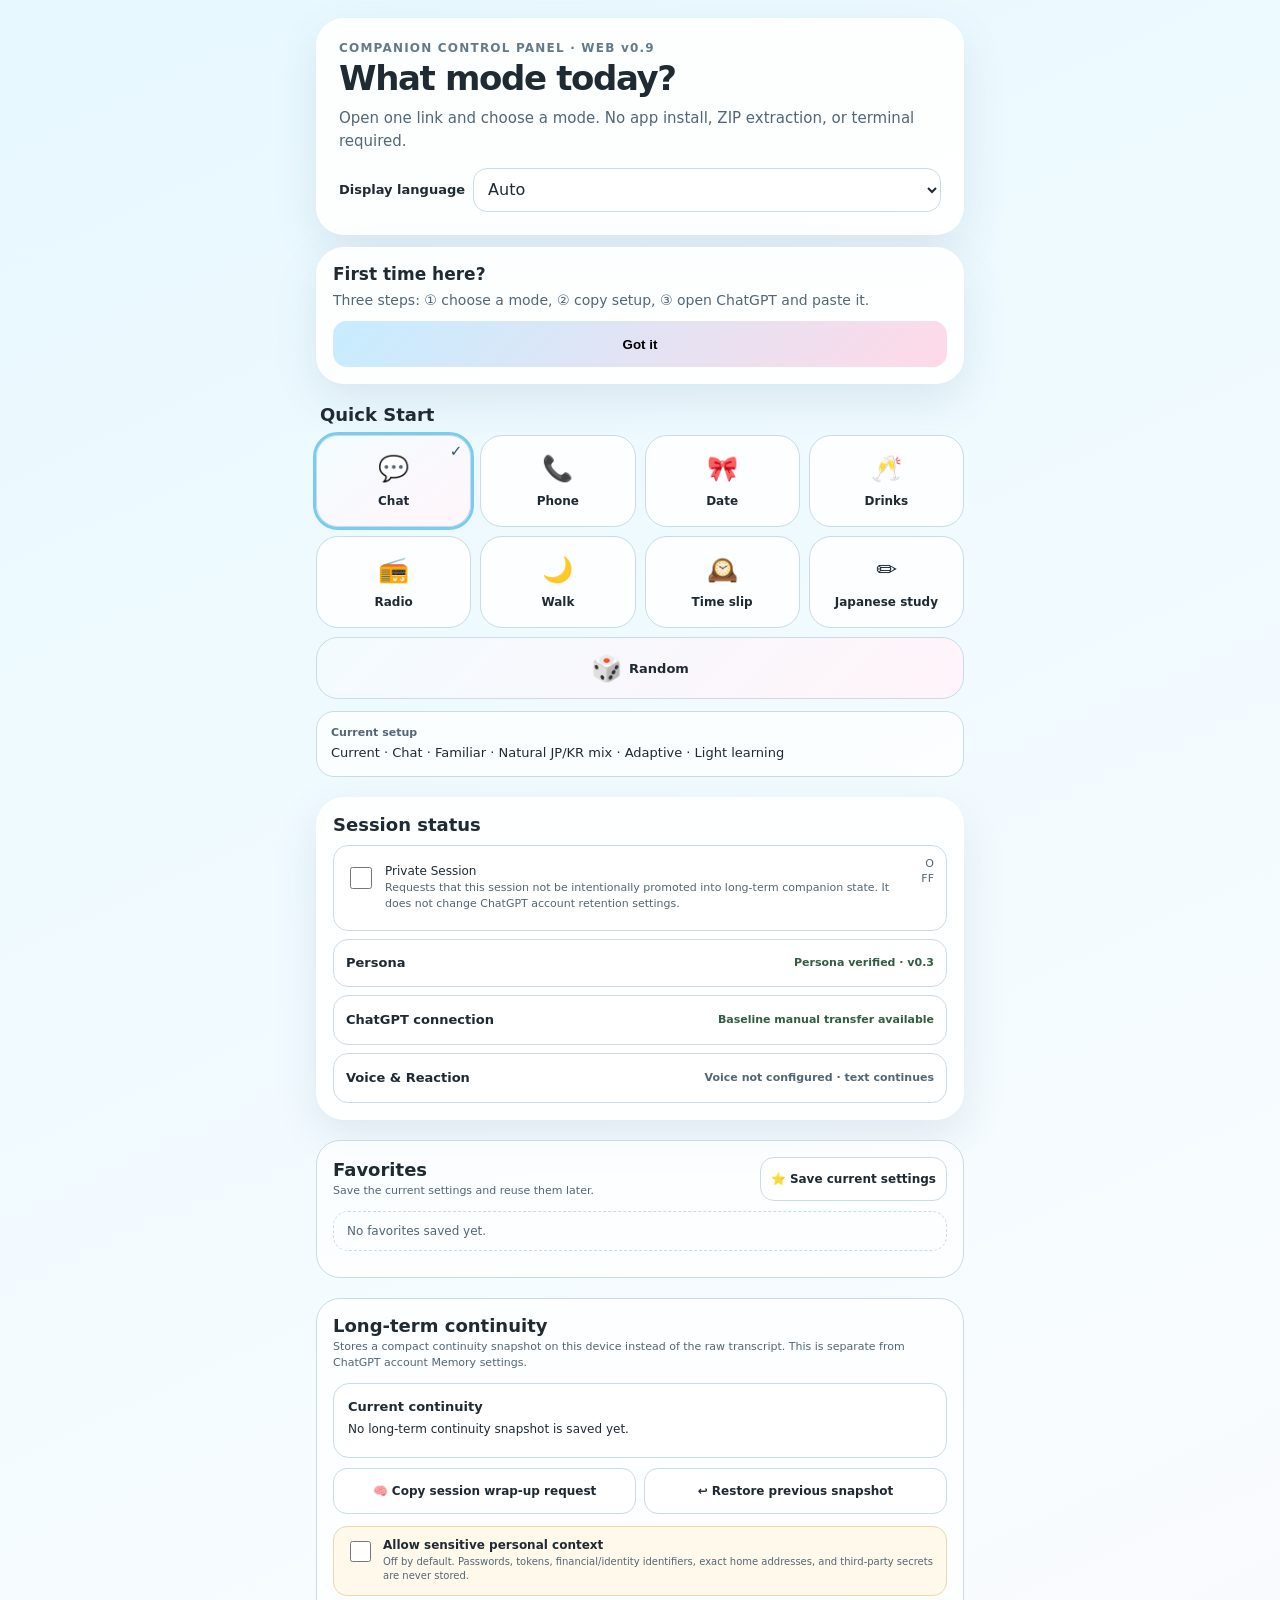
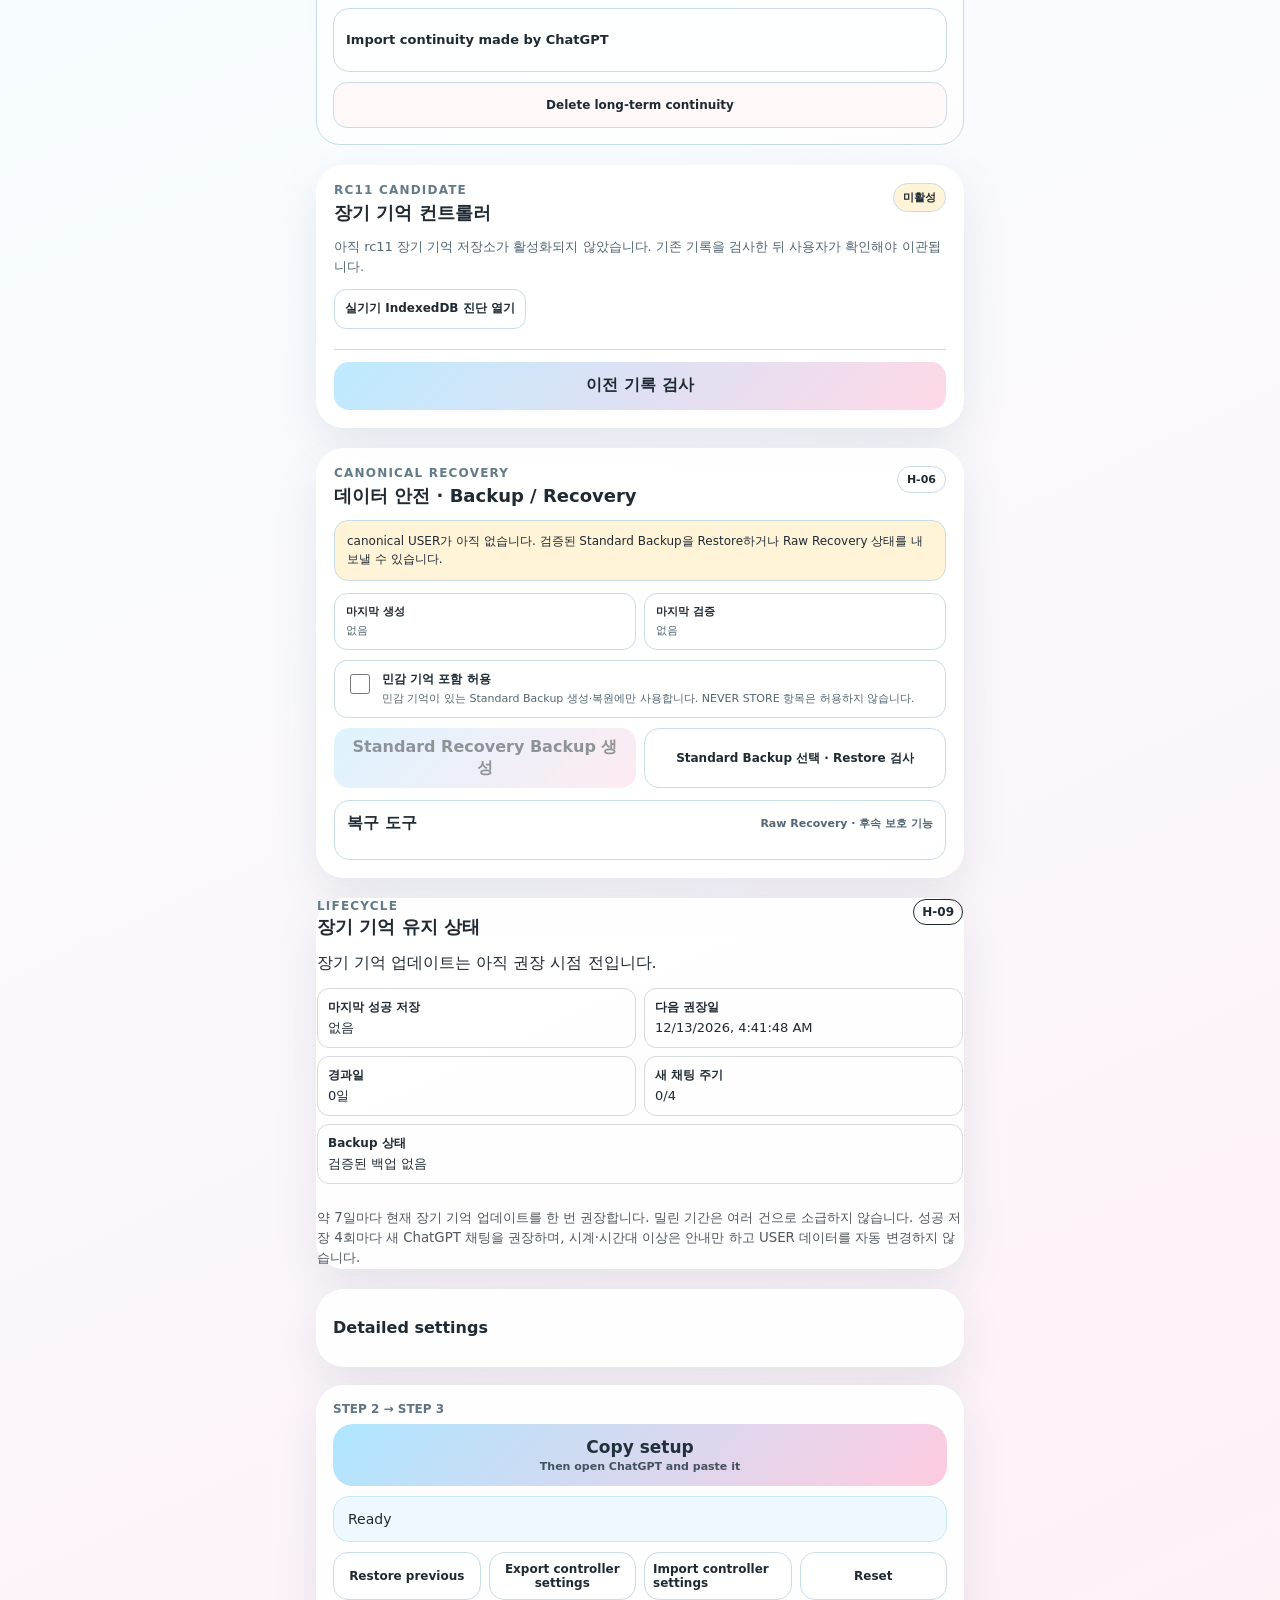
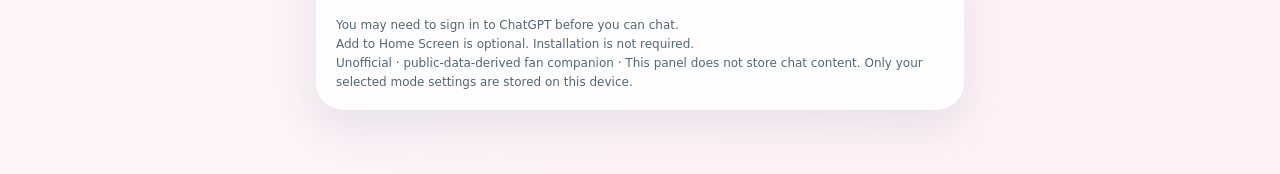
==== commit eae955b9: "H-09: add lifecycle recommendations and cadence" ====
--- a/rc11-stage16/index.html
+++ b/rc11-stage16/index.html
@@ -158,6 +158,32 @@
   </div>
 </section>
 
+
+<section id="lifecyclePanel" class="section lifecycle-panel" aria-labelledby="lifecycleTitle">
+  <div class="card lifecycle-card">
+    <div class="lifecycle-head">
+      <div>
+        <div class="eyebrow">LIFECYCLE</div>
+        <h2 id="lifecycleTitle">장기 기억 유지 상태</h2>
+      </div>
+      <span class="lifecycle-badge">H-09</span>
+    </div>
+    <p id="lifecycleStatus" class="lifecycle-status" role="status" aria-live="polite">장기 기억과 백업 주기를 확인하고 있습니다.</p>
+    <div class="lifecycle-grid" aria-label="장기 기억 유지 상태">
+      <div><b>마지막 성공 저장</b><span id="lifecycleLastSave">없음</span></div>
+      <div><b>다음 권장일</b><span id="lifecycleNextSave">확인 중</span></div>
+      <div><b>경과일</b><span id="lifecycleElapsedDays">0일</span></div>
+      <div><b>새 채팅 주기</b><span id="lifecycleNewChatCycle">0/4</span></div>
+      <div class="lifecycle-grid-wide"><b>Backup 상태</b><span id="lifecycleBackupState">검증된 백업 없음</span></div>
+    </div>
+    <div class="lifecycle-actions">
+      <button id="btnLifecyclePostpone" class="memory-secondary" type="button" hidden>이번 업데이트 미루기</button>
+      <button id="btnLifecycleNewChatAck" class="memory-secondary" type="button" hidden>새 채팅 시작함 · 주기 초기화</button>
+    </div>
+    <small class="lifecycle-note">약 7일마다 현재 장기 기억 업데이트를 한 번 권장합니다. 밀린 기간은 여러 건으로 소급하지 않습니다. 성공 저장 4회마다 새 ChatGPT 채팅을 권장하며, 시계·시간대 이상은 안내만 하고 USER 데이터를 자동 변경하지 않습니다.</small>
+  </div>
+</section>
+
 <section id="dataSafety" class="section data-safety" aria-labelledby="dataSafetyTitle">
   <div class="card data-safety-card">
     <div class="data-safety-head">
@@ -203,7 +229,15 @@
           <button id="btnPurgeApply" class="purge-danger" type="button" hidden>확인하고 sanitized NEW ROOT 생성</button>
         </div>
       </div>
-      <div class="recovery-reserved"><b>Transfer / Conflict</b><span>H-08 예약 · 다른 lineage 자동 덮어쓰기 없음</span></div>
+      <div id="transferSafety" class="transfer-safety" aria-labelledby="transferSafetyTitle">
+        <div class="transfer-safety-head"><b id="transferSafetyTitle">Transfer / Conflict</b><span>H-08 · manual portable replica transfer</span></div>
+        <p id="transferSafetyStatus" class="transfer-safety-status" role="status" aria-live="polite">replica/lineage 관계를 확인하고 있습니다.</p>
+        <label class="action recovery-file-action transfer-file-action"><span>Standard Backup 선택 · Transfer 검사</span><input id="replicaTransferFile" type="file" accept=".json,application/json" disabled></label>
+        <div id="transferPreview" class="memory-review recovery-preview" hidden></div>
+        <div id="transferConflicts" class="transfer-conflicts" hidden></div>
+        <button id="btnTransferApply" class="memory-primary" type="button" hidden>확인하고 새 revision으로 Transfer / Merge</button>
+        <small class="transfer-no-sync">수동 파일 전송만 지원합니다. revision 숫자만으로 덮어쓰지 않으며 실시간 동기화를 주장하지 않습니다.</small>
+      </div>
     </details>
   </div>
 </section>
@@ -233,5 +267,5 @@
 <div class="fine"><div id="loginNote">ChatGPT에서 대화하려면 로그인이 필요할 수 있습니다.</div><div id="installNote">홈 화면 추가는 선택사항입니다. 설치하지 않아도 사용할 수 있어요.</div><div id="notice">비공식 · 공개 자료 기반 팬 컴패니언</div></div>
 </section>
 </main>
-<script src="logic.js"></script><script src="storage.js"></script><script src="integrity_foundation.js"></script><script src="migration.js"></script><script src="user_state.js"></script><script src="migration_merge.js"></script><script src="session_vertical_slice.js"></script><script src="app.js"></script><script src="recovery.js"></script><script src="history.js"></script><script src="controller_ui.js"></script>
+<script src="logic.js"></script><script src="storage.js"></script><script src="integrity_foundation.js"></script><script src="migration.js"></script><script src="user_state.js"></script><script src="migration_merge.js"></script><script src="session_vertical_slice.js"></script><script src="app.js"></script><script src="lifecycle.js"></script><script src="recovery.js"></script><script src="history.js"></script><script src="transfer.js"></script><script src="controller_ui.js"></script>
 </body></html>
--- a/rc11-stage16/styles.css
+++ b/rc11-stage16/styles.css
@@ -221,3 +221,38 @@
 .purge-danger{min-height:46px;border:1px solid rgba(139,63,76,.38);border-radius:12px;background:var(--err);color:var(--ink);font:inherit;font-size:12px;font-weight:850;cursor:pointer}
 .purge-danger:disabled{opacity:.55;cursor:not-allowed}
 @media(max-width:420px){.history-safety-head{flex-direction:column}.history-safety-head span{text-align:left}}
+
+
+/* Stage 17 H-08 — manual cross-replica Transfer / Conflict */
+.transfer-safety{margin-top:10px;padding:10px;border:1px solid var(--line);border-radius:14px;background:rgba(255,255,255,.76)}
+.transfer-safety-head{display:flex;align-items:flex-start;justify-content:space-between;gap:10px}
+.transfer-safety-head b{font-size:12px}.transfer-safety-head span{font-size:10px;color:var(--muted);text-align:right}
+.transfer-safety-status{margin:8px 0;padding:9px 10px;border-radius:11px;background:rgba(255,255,255,.78);font-size:11px;line-height:1.45;color:var(--muted)}
+.transfer-safety-status[data-state="ready"]{background:var(--ok);color:var(--ink)}
+.transfer-safety-status[data-state="warn"]{background:var(--warn);color:var(--ink)}
+.transfer-safety-status[data-state="error"]{background:var(--err);color:var(--ink)}
+.transfer-file-action{display:flex;align-items:center;justify-content:center;margin-top:8px}
+.transfer-conflicts{display:grid;gap:8px;margin-top:9px}
+.transfer-conflict-title{font-size:11px;font-weight:850}
+.transfer-conflict{display:grid;gap:7px;border:1px solid rgba(139,63,76,.2);border-radius:12px;padding:9px;background:rgba(255,249,250,.78)}
+.transfer-conflict legend{padding:0 4px;font-size:10px;font-weight:850;overflow-wrap:anywhere}
+.transfer-choice{display:flex;align-items:flex-start;gap:8px;padding:8px;border:1px solid var(--line);border-radius:10px;background:#fff;font-size:10px;line-height:1.4;overflow-wrap:anywhere}
+.transfer-choice input{width:18px;height:18px;flex:0 0 auto}
+.transfer-no-sync{display:block;margin-top:8px;color:var(--muted);font-size:10px;line-height:1.45}
+@media(max-width:420px){.transfer-safety-head{flex-direction:column}.transfer-safety-head span{text-align:left}}
+
+/* H-09 lifecycle UX */
+.lifecycle-card{display:grid;gap:12px}
+.lifecycle-head{display:flex;align-items:flex-start;justify-content:space-between;gap:12px}
+.lifecycle-head h2{margin:2px 0 0}
+.lifecycle-badge{font-size:12px;font-weight:700;padding:5px 8px;border:1px solid currentColor;border-radius:999px;white-space:nowrap}
+.lifecycle-status{margin:0;line-height:1.55}
+.lifecycle-status[data-state="warn"]{font-weight:600}
+.lifecycle-grid{display:grid;grid-template-columns:repeat(2,minmax(0,1fr));gap:8px}
+.lifecycle-grid>div{display:grid;gap:3px;padding:10px;border:1px solid var(--border,#d8d8df);border-radius:12px}
+.lifecycle-grid b{font-size:12px}
+.lifecycle-grid span{font-size:13px;overflow-wrap:anywhere}
+.lifecycle-grid-wide{grid-column:1/-1}
+.lifecycle-actions{display:flex;gap:8px;flex-wrap:wrap}
+.lifecycle-note{display:block;line-height:1.5;opacity:.78}
+@media(max-width:620px){.lifecycle-grid{grid-template-columns:1fr}.lifecycle-grid-wide{grid-column:auto}.lifecycle-actions button{width:100%}}
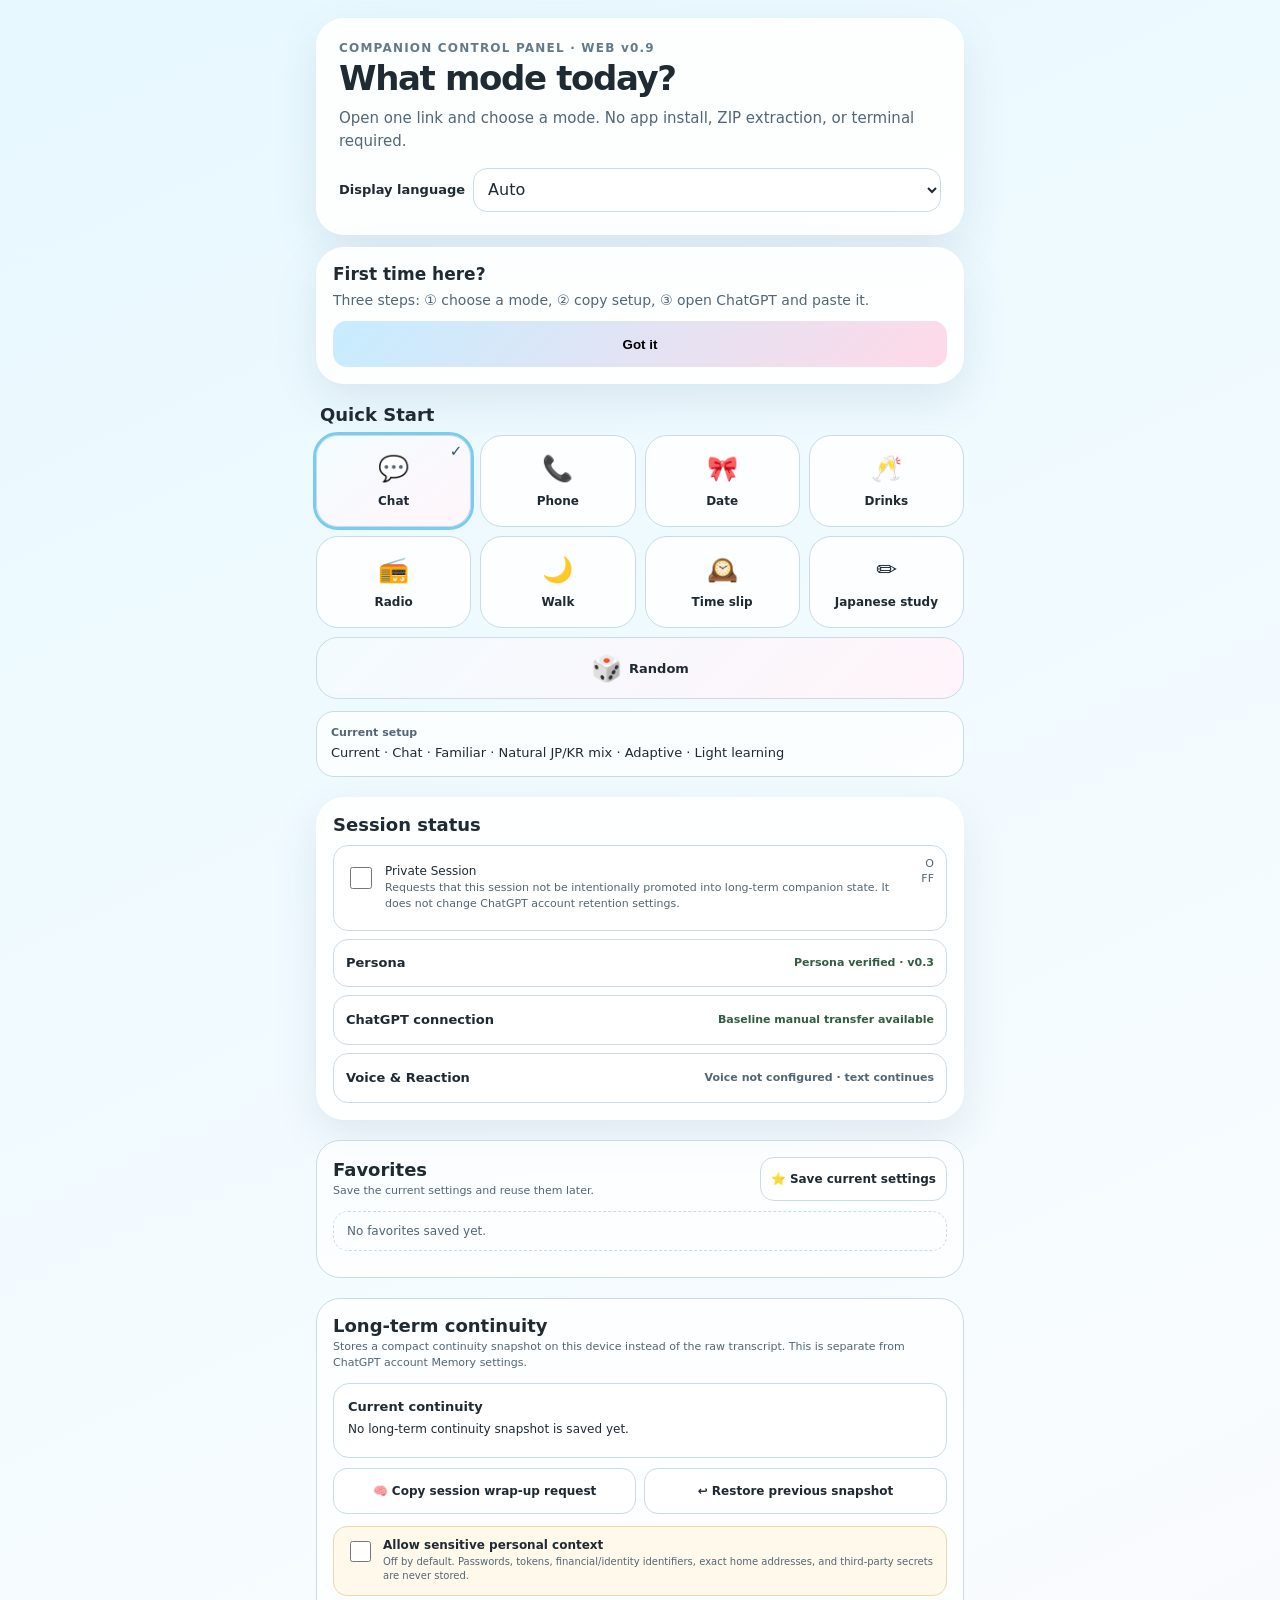
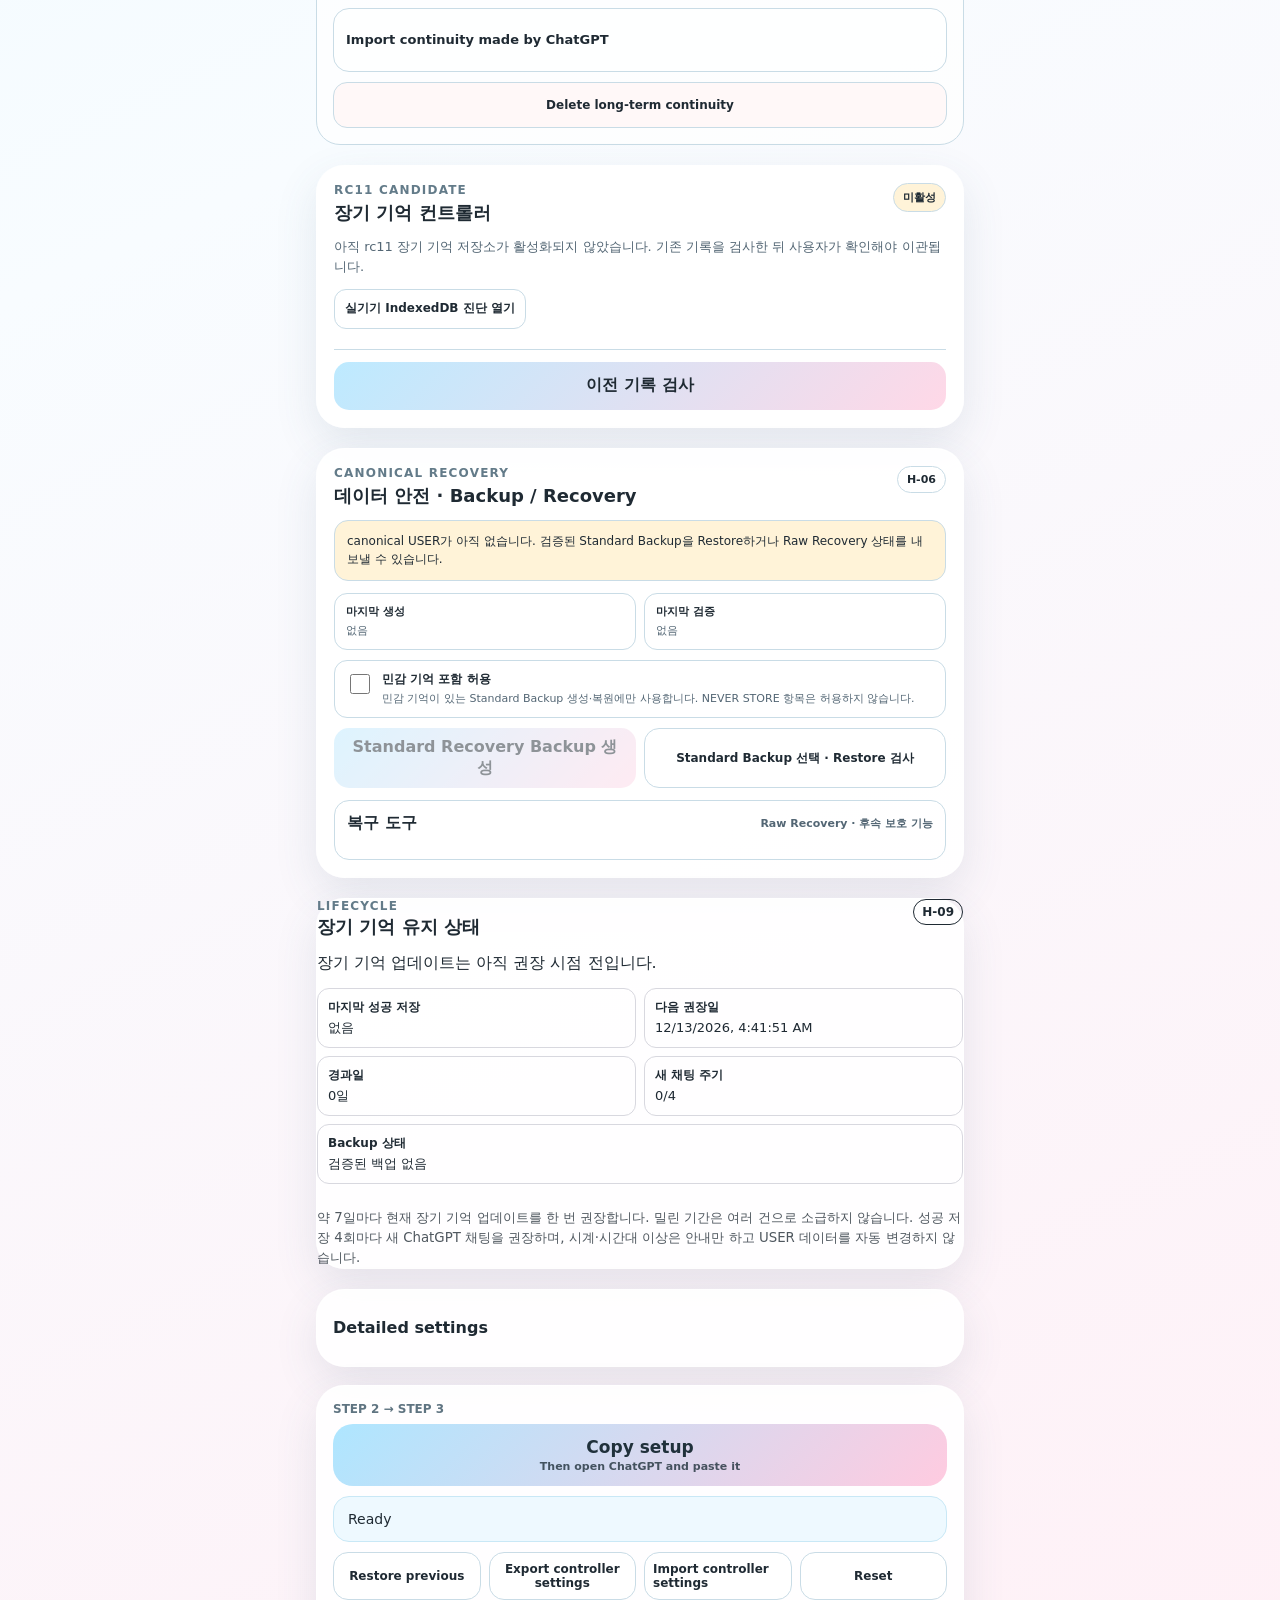
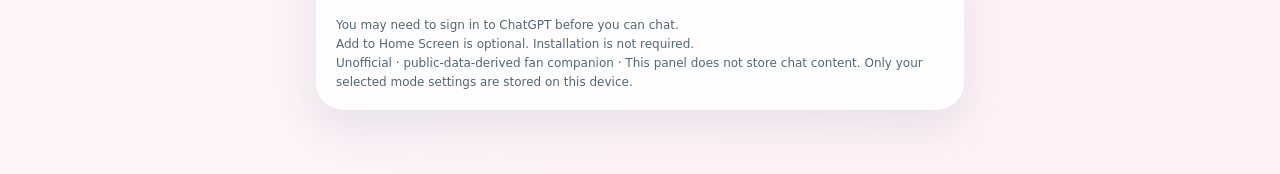
==== commit 1f809b2c: "H-12: restore H-08 transfer UI wiring" ====
--- a/rc11-stage16/index.html
+++ b/rc11-stage16/index.html
@@ -229,14 +229,19 @@
           <button id="btnPurgeApply" class="purge-danger" type="button" hidden>확인하고 sanitized NEW ROOT 생성</button>
         </div>
       </div>
-      <div id="transferSafety" class="transfer-safety" aria-labelledby="transferSafetyTitle">
-        <div class="transfer-safety-head"><b id="transferSafetyTitle">Transfer / Conflict</b><span>H-08 · manual portable replica transfer</span></div>
-        <p id="transferSafetyStatus" class="transfer-safety-status" role="status" aria-live="polite">replica/lineage 관계를 확인하고 있습니다.</p>
-        <label class="action recovery-file-action transfer-file-action"><span>Standard Backup 선택 · Transfer 검사</span><input id="replicaTransferFile" type="file" accept=".json,application/json" disabled></label>
-        <div id="transferPreview" class="memory-review recovery-preview" hidden></div>
-        <div id="transferConflicts" class="transfer-conflicts" hidden></div>
-        <button id="btnTransferApply" class="memory-primary" type="button" hidden>확인하고 새 revision으로 Transfer / Merge</button>
-        <small class="transfer-no-sync">수동 파일 전송만 지원합니다. revision 숫자만으로 덮어쓰지 않으며 실시간 동기화를 주장하지 않습니다.</small>
+      <div id="replicaTransfer" class="replica-transfer" aria-labelledby="replicaTransferTitle">
+        <div class="replica-transfer-head"><b id="replicaTransferTitle">Replica Transfer / Conflict</b><span>H-08 · manual portable transfer · no real-time sync</span></div>
+        <p id="replicaTransferStatus" class="replica-transfer-status" role="status" aria-live="polite">Standard Backup을 이용한 manual transfer를 준비하고 있습니다.</p>
+        <p id="replicaIdentityStatus" class="replica-identity-status">현재 storage container replica를 확인하고 있습니다.</p>
+        <p class="replica-transfer-note"><b>replica_id는 물리 기기 ID가 아닙니다.</b> Safari·홈 화면 PWA·Android 브라우저/설치형 Web App이 같은 저장 컨테이너를 공유할 수도, 분리될 수도 있으므로 자동 추정하지 않습니다.</p>
+        <label class="action recovery-file-action replica-transfer-file"><span>Standard Backup 선택 · Transfer / Conflict 검사</span><input id="replicaTransferFile" type="file" accept=".json,application/json"></label>
+        <div id="replicaTransferPreview" class="memory-review recovery-preview replica-transfer-preview" hidden></div>
+        <button id="btnReplicaTransferApply" class="memory-primary" type="button" hidden>검증된 Transfer / Merge 적용</button>
+        <div class="replica-conflict-actions">
+          <button id="btnReplicaKeepLocal" class="memory-secondary" type="button" hidden>local 유지 · 저장 안 함</button>
+          <button id="btnReplicaUseIncoming" class="replica-incoming-danger" type="button" hidden>incoming 선택 · 새 revision 생성</button>
+        </div>
+        <small class="replica-transfer-foot">revision 숫자가 더 크다는 이유만으로 덮어쓰지 않습니다. deterministic safe case만 자동 merge 후보가 되며 충돌은 사용자가 확인합니다.</small>
       </div>
     </details>
   </div>
--- a/rc11-stage16/styles.css
+++ b/rc11-stage16/styles.css
@@ -222,24 +222,15 @@
 .purge-danger:disabled{opacity:.55;cursor:not-allowed}
 @media(max-width:420px){.history-safety-head{flex-direction:column}.history-safety-head span{text-align:left}}
 
-
-/* Stage 17 H-08 — manual cross-replica Transfer / Conflict */
-.transfer-safety{margin-top:10px;padding:10px;border:1px solid var(--line);border-radius:14px;background:rgba(255,255,255,.76)}
-.transfer-safety-head{display:flex;align-items:flex-start;justify-content:space-between;gap:10px}
-.transfer-safety-head b{font-size:12px}.transfer-safety-head span{font-size:10px;color:var(--muted);text-align:right}
-.transfer-safety-status{margin:8px 0;padding:9px 10px;border-radius:11px;background:rgba(255,255,255,.78);font-size:11px;line-height:1.45;color:var(--muted)}
-.transfer-safety-status[data-state="ready"]{background:var(--ok);color:var(--ink)}
-.transfer-safety-status[data-state="warn"]{background:var(--warn);color:var(--ink)}
-.transfer-safety-status[data-state="error"]{background:var(--err);color:var(--ink)}
-.transfer-file-action{display:flex;align-items:center;justify-content:center;margin-top:8px}
-.transfer-conflicts{display:grid;gap:8px;margin-top:9px}
-.transfer-conflict-title{font-size:11px;font-weight:850}
-.transfer-conflict{display:grid;gap:7px;border:1px solid rgba(139,63,76,.2);border-radius:12px;padding:9px;background:rgba(255,249,250,.78)}
-.transfer-conflict legend{padding:0 4px;font-size:10px;font-weight:850;overflow-wrap:anywhere}
-.transfer-choice{display:flex;align-items:flex-start;gap:8px;padding:8px;border:1px solid var(--line);border-radius:10px;background:#fff;font-size:10px;line-height:1.4;overflow-wrap:anywhere}
-.transfer-choice input{width:18px;height:18px;flex:0 0 auto}
-.transfer-no-sync{display:block;margin-top:8px;color:var(--muted);font-size:10px;line-height:1.45}
-@media(max-width:420px){.transfer-safety-head{flex-direction:column}.transfer-safety-head span{text-align:left}}
+/* H-08 Cross-Replica Transfer / Conflict */
+.replica-transfer{margin-top:14px;padding:14px;border:1px solid var(--line,#d7e6ef);border-radius:16px;background:rgba(255,255,255,.62)}
+.replica-transfer-head{display:flex;gap:8px;align-items:flex-start;justify-content:space-between;flex-wrap:wrap}.replica-transfer-head span{font-size:.78rem;opacity:.7}
+.replica-transfer-status,.replica-identity-status{margin:8px 0 0;white-space:pre-wrap}.replica-transfer-status[data-state="error"]{font-weight:700}.replica-transfer-status[data-state="warn"]{font-weight:650}
+.replica-identity-status{font-size:.82rem;opacity:.82}.replica-transfer-note{margin:10px 0;padding:10px;border-radius:12px;background:rgba(80,140,170,.08);font-size:.82rem;line-height:1.45}
+.replica-transfer-file{margin-top:10px}.replica-transfer-preview{margin-top:10px}.replica-conflict-actions{display:grid;grid-template-columns:1fr 1fr;gap:8px;margin-top:8px}
+.replica-incoming-danger{width:100%;border:1px solid currentColor;border-radius:12px;padding:11px 12px;background:transparent;font:inherit;font-weight:700;cursor:pointer}
+.replica-transfer-foot{display:block;margin-top:10px;line-height:1.45;opacity:.75}
+@media (max-width:520px){.replica-conflict-actions{grid-template-columns:1fr}.replica-transfer-head{display:block}.replica-transfer-head span{display:block;margin-top:3px}}
 
 /* H-09 lifecycle UX */
 .lifecycle-card{display:grid;gap:12px}
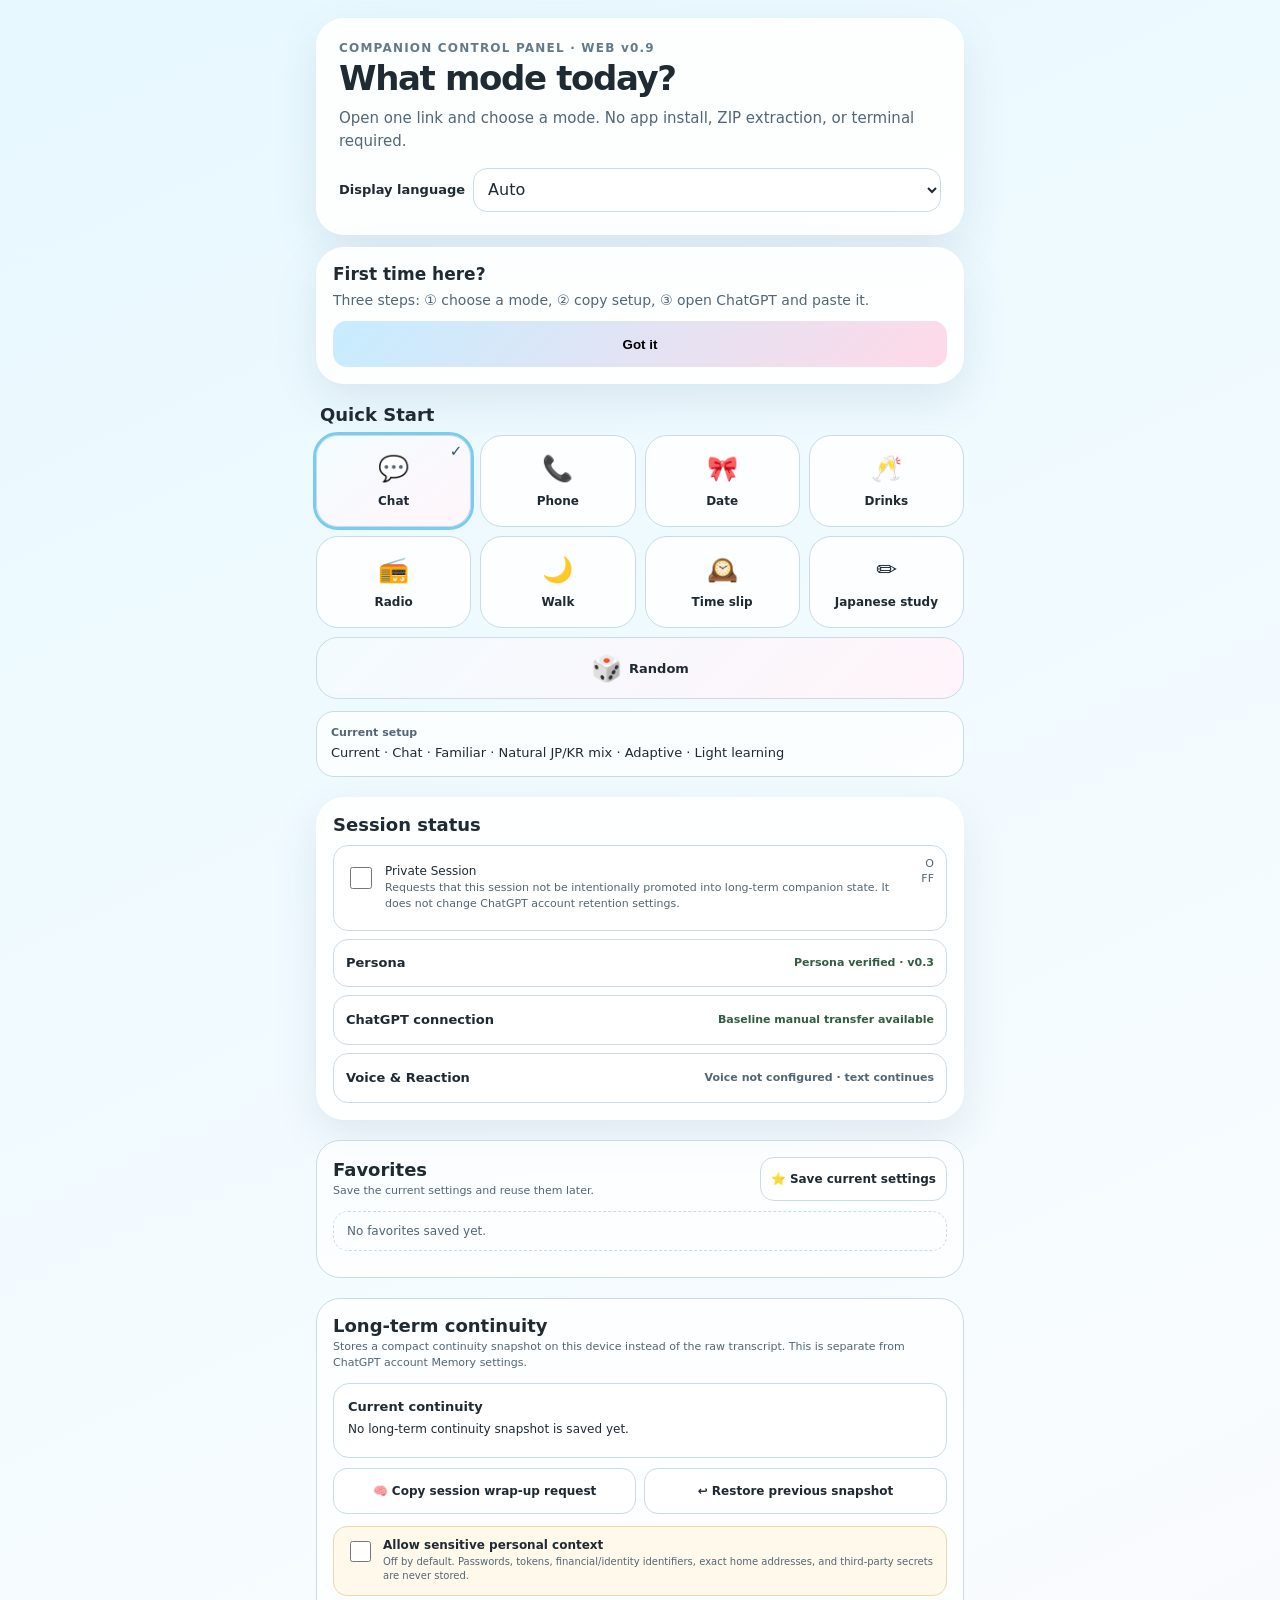
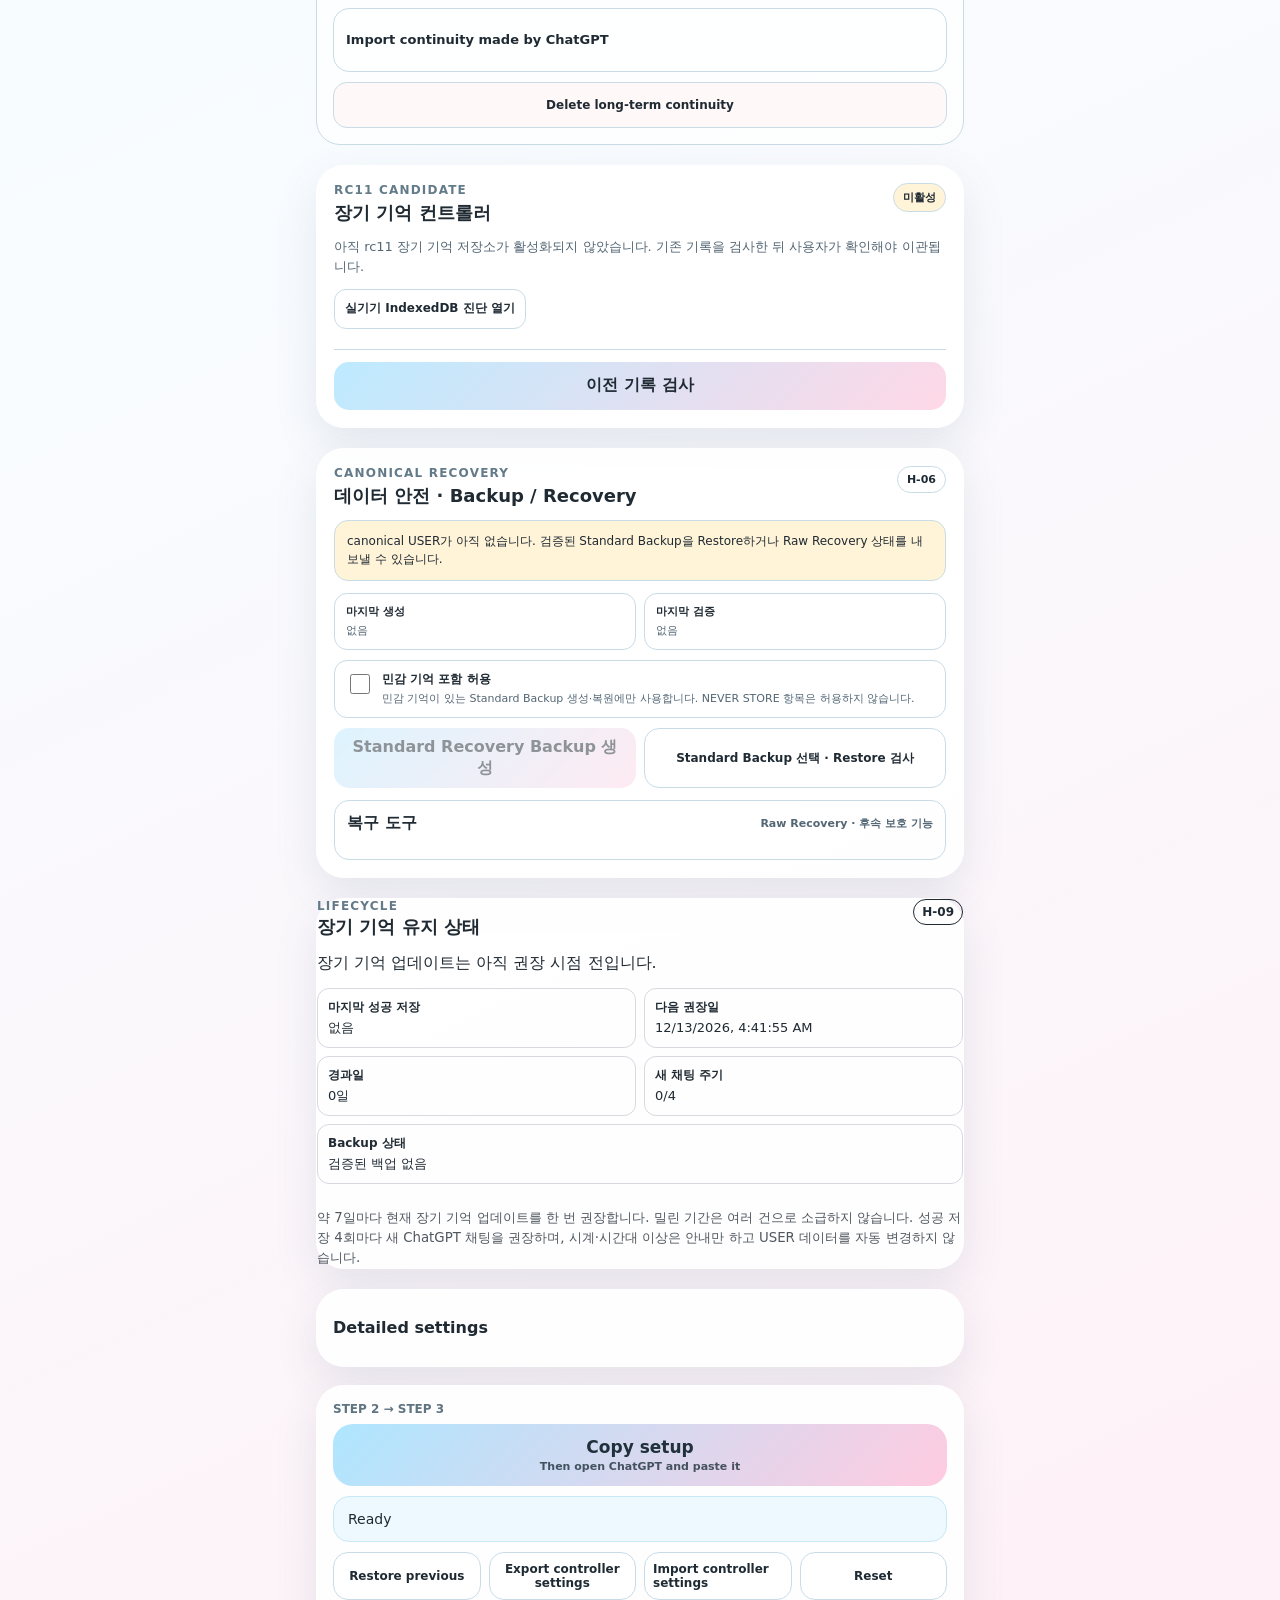
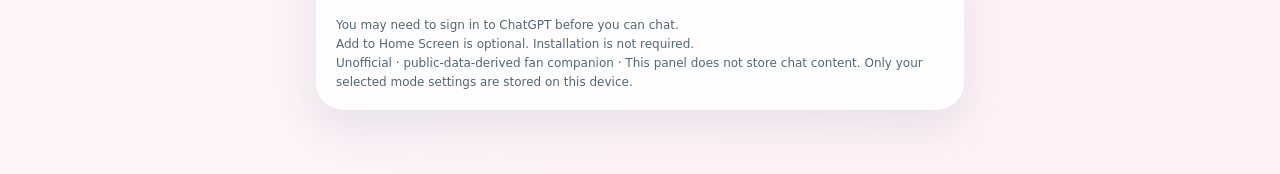
==== commit b4f3a0fa: "H-12: add runtime asset coherence guard" ====
--- a/rc11-stage16/index.html
+++ b/rc11-stage16/index.html
@@ -7,10 +7,10 @@
 <meta name="referrer" content="no-referrer">
 <meta http-equiv="Content-Security-Policy" content="default-src 'self'; script-src 'self'; style-src 'self'; img-src 'self' data:; connect-src 'self'; manifest-src 'self'; worker-src 'self'; object-src 'none'; frame-src 'none'; media-src 'none'; base-uri 'none'; form-action 'none'; upgrade-insecure-requests">
 <title>Inoo Companion</title>
-<link rel="manifest" href="manifest.webmanifest">
+<link rel="manifest" href="manifest.webmanifest?build=0.9.1-h12.1">
 <link rel="icon" href="icons/icon-192.png">
 <link rel="apple-touch-icon" href="icons/icon-192.png">
-<link rel="stylesheet" href="styles.css">
+<link rel="stylesheet" href="styles.css?build=0.9.1-h12.1">
 </head>
 <body>
 
@@ -272,5 +272,5 @@
 <div class="fine"><div id="loginNote">ChatGPT에서 대화하려면 로그인이 필요할 수 있습니다.</div><div id="installNote">홈 화면 추가는 선택사항입니다. 설치하지 않아도 사용할 수 있어요.</div><div id="notice">비공식 · 공개 자료 기반 팬 컴패니언</div></div>
 </section>
 </main>
-<script src="logic.js"></script><script src="storage.js"></script><script src="integrity_foundation.js"></script><script src="migration.js"></script><script src="user_state.js"></script><script src="migration_merge.js"></script><script src="session_vertical_slice.js"></script><script src="app.js"></script><script src="lifecycle.js"></script><script src="recovery.js"></script><script src="history.js"></script><script src="transfer.js"></script><script src="controller_ui.js"></script>
+<script src="logic.js?build=0.9.1-h12.1"></script><script src="storage.js?build=0.9.1-h12.1"></script><script src="integrity_foundation.js?build=0.9.1-h12.1"></script><script src="migration.js?build=0.9.1-h12.1"></script><script src="user_state.js?build=0.9.1-h12.1"></script><script src="migration_merge.js?build=0.9.1-h12.1"></script><script src="session_vertical_slice.js?build=0.9.1-h12.1"></script><script src="app.js?build=0.9.1-h12.1"></script><script src="lifecycle.js?build=0.9.1-h12.1"></script><script src="recovery.js?build=0.9.1-h12.1"></script><script src="history.js?build=0.9.1-h12.1"></script><script src="transfer.js?build=0.9.1-h12.1"></script><script src="controller_ui.js?build=0.9.1-h12.1"></script>
 </body></html>
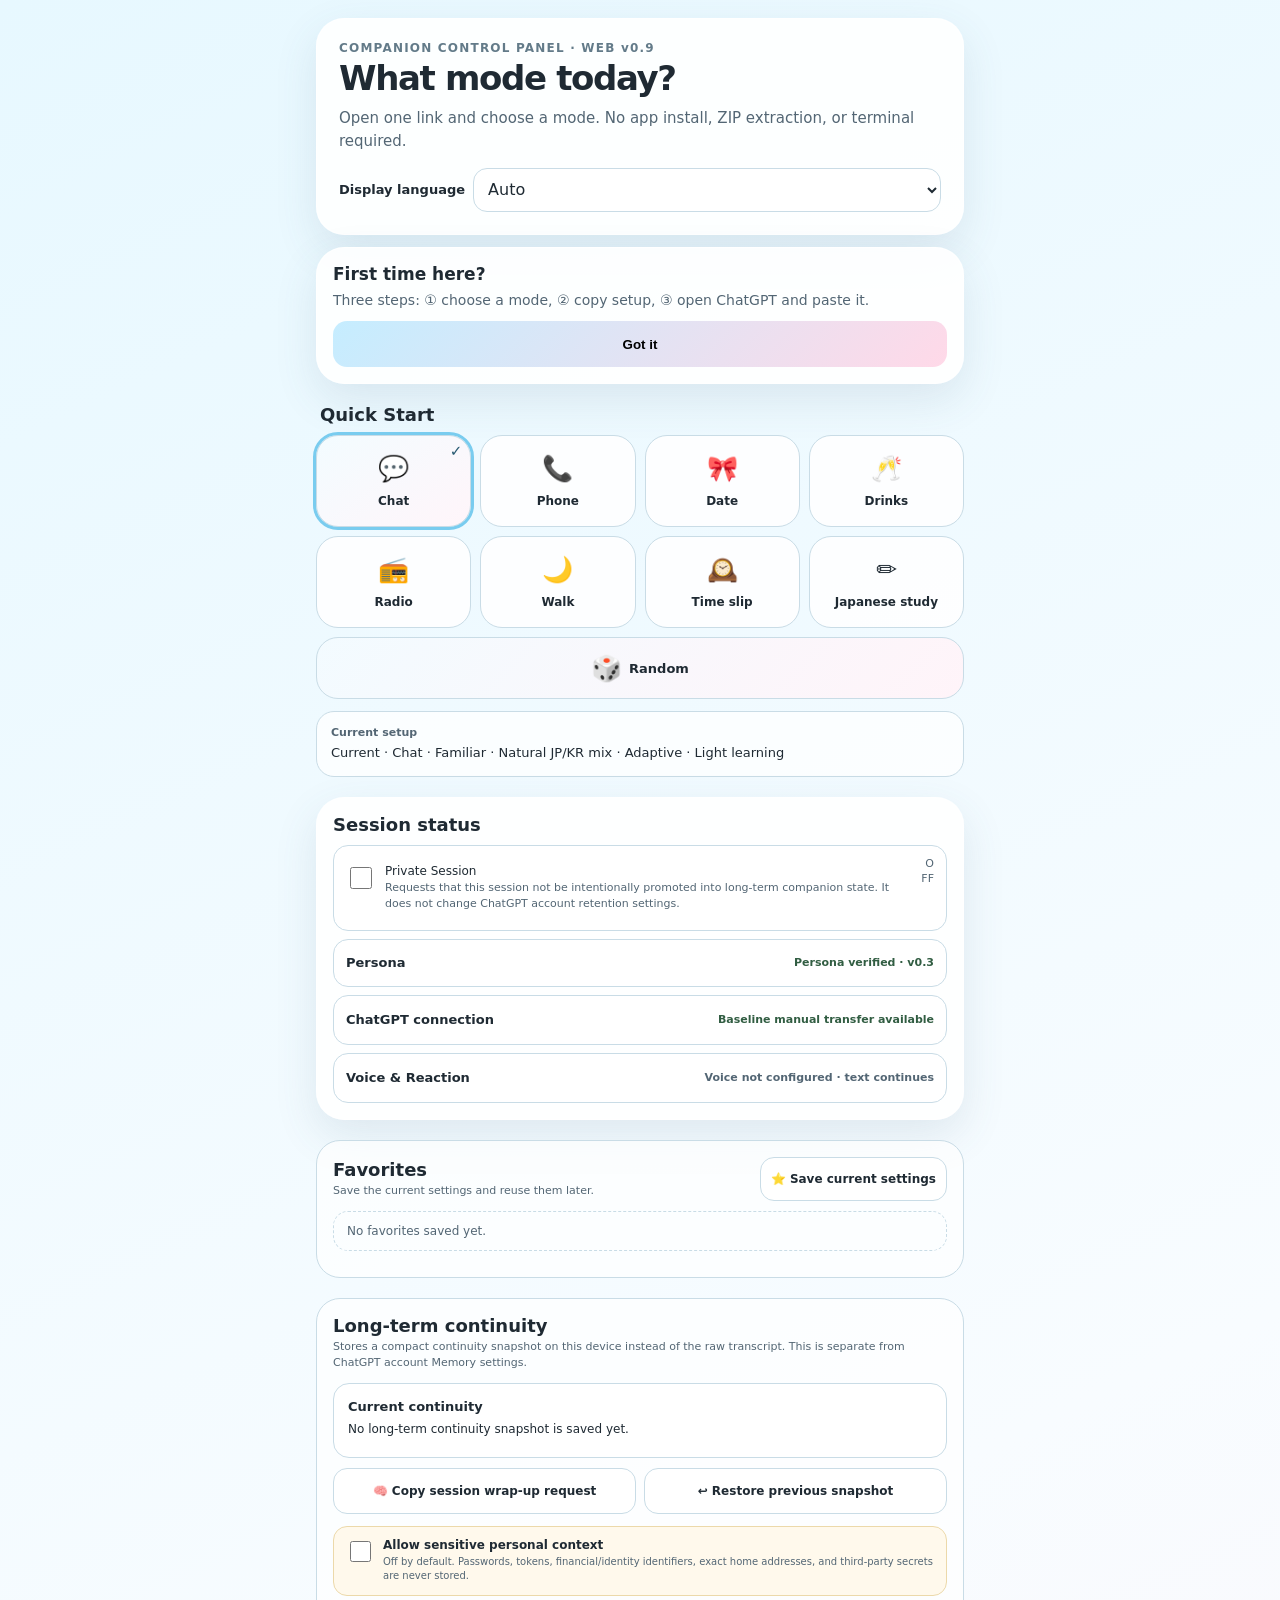
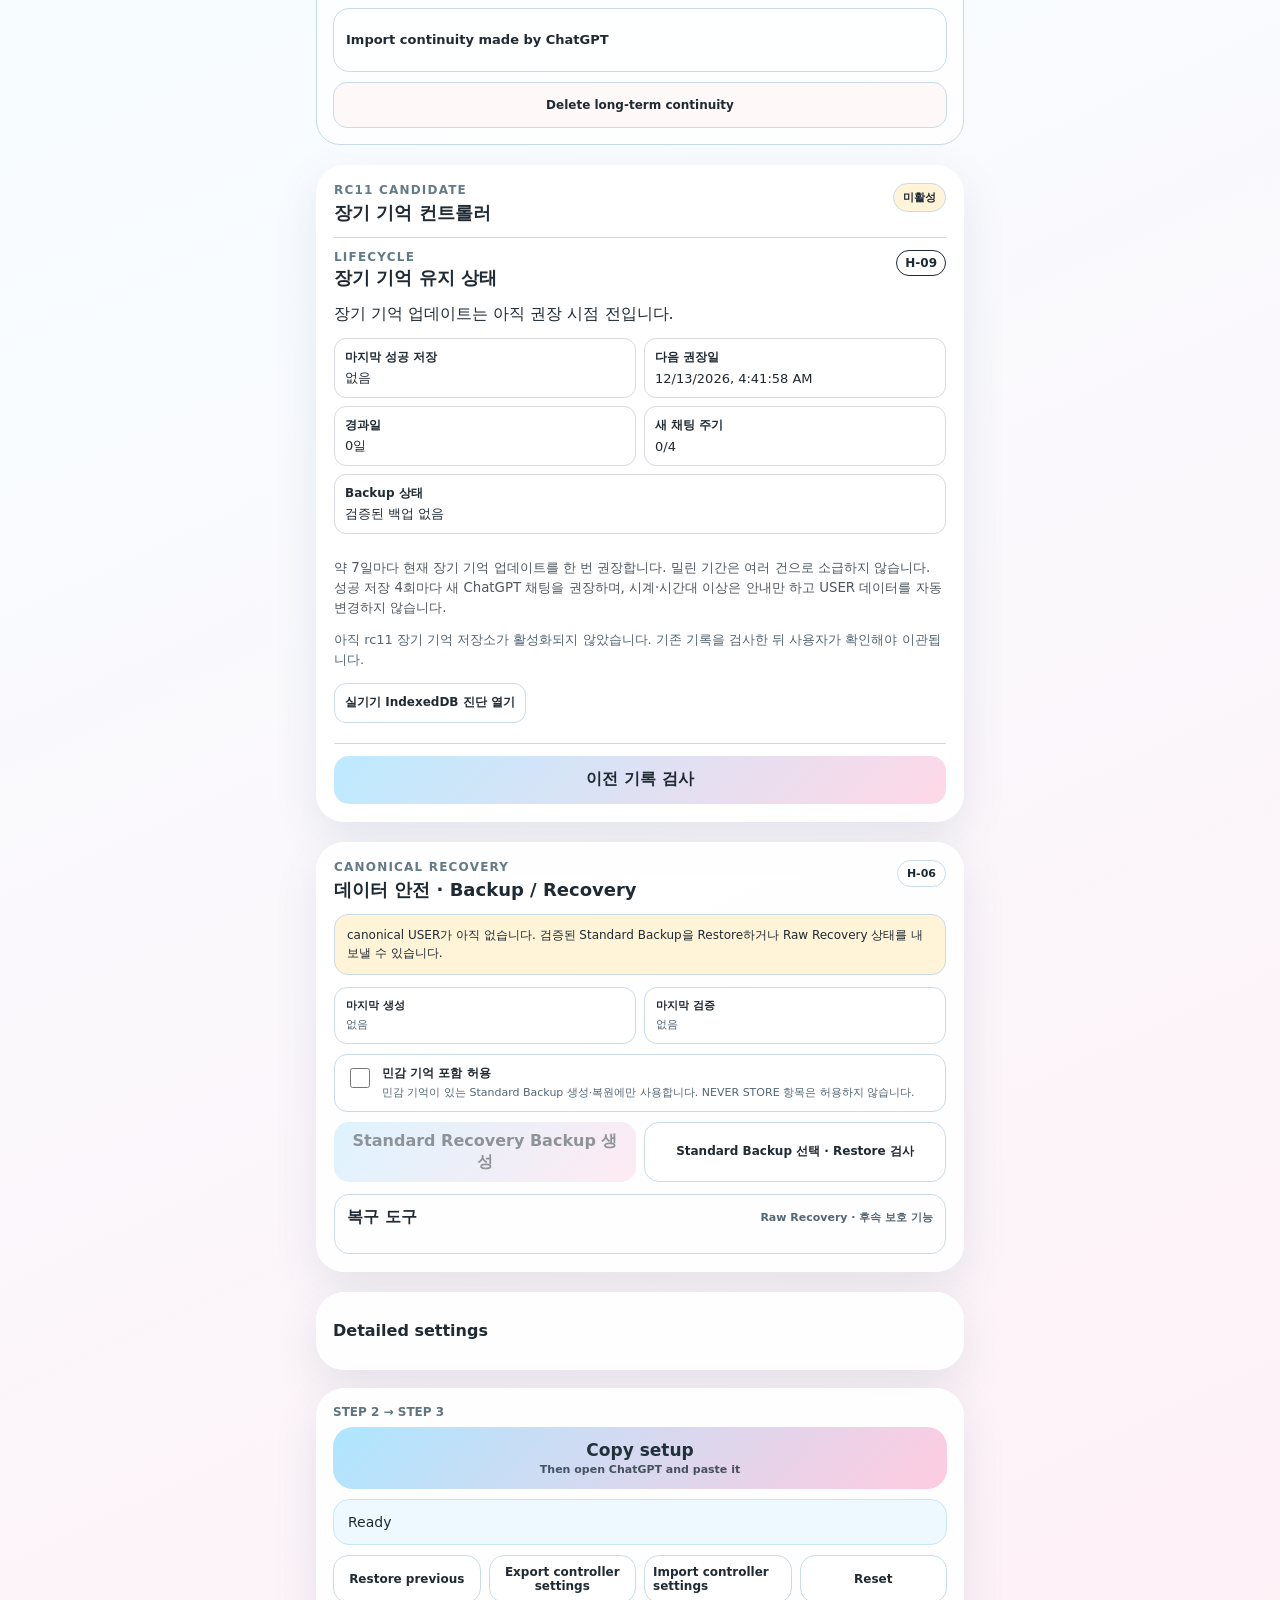
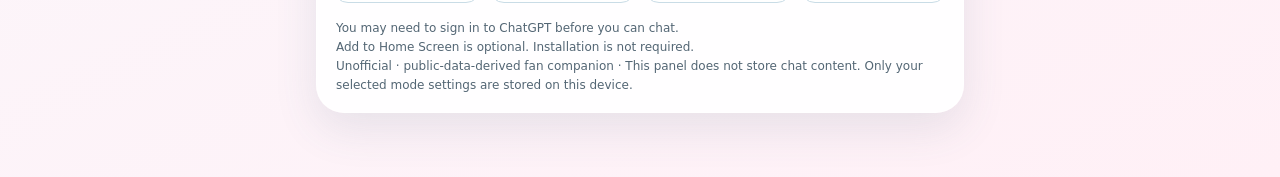
==== commit 7aee4a58: "H-13: restore lifecycle placement in memory controller" ====
--- a/rc11-stage16/index.html
+++ b/rc11-stage16/index.html
@@ -130,6 +130,28 @@
       </div>
       <span id="memoryControllerBadge" class="memory-badge">확인 중</span>
     </div>
+<div id="lifecyclePanel" class="memory-controller-block lifecycle-panel lifecycle-card" aria-labelledby="lifecycleTitle">
+    <div class="lifecycle-head">
+      <div>
+        <div class="eyebrow">LIFECYCLE</div>
+        <h2 id="lifecycleTitle">장기 기억 유지 상태</h2>
+      </div>
+      <span class="lifecycle-badge">H-09</span>
+    </div>
+    <p id="lifecycleStatus" class="lifecycle-status" role="status" aria-live="polite">장기 기억과 백업 주기를 확인하고 있습니다.</p>
+    <div class="lifecycle-grid" aria-label="장기 기억 유지 상태">
+      <div><b>마지막 성공 저장</b><span id="lifecycleLastSave">없음</span></div>
+      <div><b>다음 권장일</b><span id="lifecycleNextSave">확인 중</span></div>
+      <div><b>경과일</b><span id="lifecycleElapsedDays">0일</span></div>
+      <div><b>새 채팅 주기</b><span id="lifecycleNewChatCycle">0/4</span></div>
+      <div class="lifecycle-grid-wide"><b>Backup 상태</b><span id="lifecycleBackupState">검증된 백업 없음</span></div>
+    </div>
+    <div class="lifecycle-actions">
+      <button id="btnLifecyclePostpone" class="memory-secondary" type="button" hidden>이번 업데이트 미루기</button>
+      <button id="btnLifecycleNewChatAck" class="memory-secondary" type="button" hidden>새 채팅 시작함 · 주기 초기화</button>
+    </div>
+    <small class="lifecycle-note">약 7일마다 현재 장기 기억 업데이트를 한 번 권장합니다. 밀린 기간은 여러 건으로 소급하지 않습니다. 성공 저장 4회마다 새 ChatGPT 채팅을 권장하며, 시계·시간대 이상은 안내만 하고 USER 데이터를 자동 변경하지 않습니다.</small>
+</div>
     <p id="memoryControllerStatus" class="memory-controller-status">IndexedDB 상태를 확인하고 있습니다.</p>
     <a class="memory-diagnostic-link" href="device_gate.html">실기기 IndexedDB 진단 열기</a>
 
@@ -158,31 +180,6 @@
   </div>
 </section>
 
-
-<section id="lifecyclePanel" class="section lifecycle-panel" aria-labelledby="lifecycleTitle">
-  <div class="card lifecycle-card">
-    <div class="lifecycle-head">
-      <div>
-        <div class="eyebrow">LIFECYCLE</div>
-        <h2 id="lifecycleTitle">장기 기억 유지 상태</h2>
-      </div>
-      <span class="lifecycle-badge">H-09</span>
-    </div>
-    <p id="lifecycleStatus" class="lifecycle-status" role="status" aria-live="polite">장기 기억과 백업 주기를 확인하고 있습니다.</p>
-    <div class="lifecycle-grid" aria-label="장기 기억 유지 상태">
-      <div><b>마지막 성공 저장</b><span id="lifecycleLastSave">없음</span></div>
-      <div><b>다음 권장일</b><span id="lifecycleNextSave">확인 중</span></div>
-      <div><b>경과일</b><span id="lifecycleElapsedDays">0일</span></div>
-      <div><b>새 채팅 주기</b><span id="lifecycleNewChatCycle">0/4</span></div>
-      <div class="lifecycle-grid-wide"><b>Backup 상태</b><span id="lifecycleBackupState">검증된 백업 없음</span></div>
-    </div>
-    <div class="lifecycle-actions">
-      <button id="btnLifecyclePostpone" class="memory-secondary" type="button" hidden>이번 업데이트 미루기</button>
-      <button id="btnLifecycleNewChatAck" class="memory-secondary" type="button" hidden>새 채팅 시작함 · 주기 초기화</button>
-    </div>
-    <small class="lifecycle-note">약 7일마다 현재 장기 기억 업데이트를 한 번 권장합니다. 밀린 기간은 여러 건으로 소급하지 않습니다. 성공 저장 4회마다 새 ChatGPT 채팅을 권장하며, 시계·시간대 이상은 안내만 하고 USER 데이터를 자동 변경하지 않습니다.</small>
-  </div>
-</section>
 
 <section id="dataSafety" class="section data-safety" aria-labelledby="dataSafetyTitle">
   <div class="card data-safety-card">
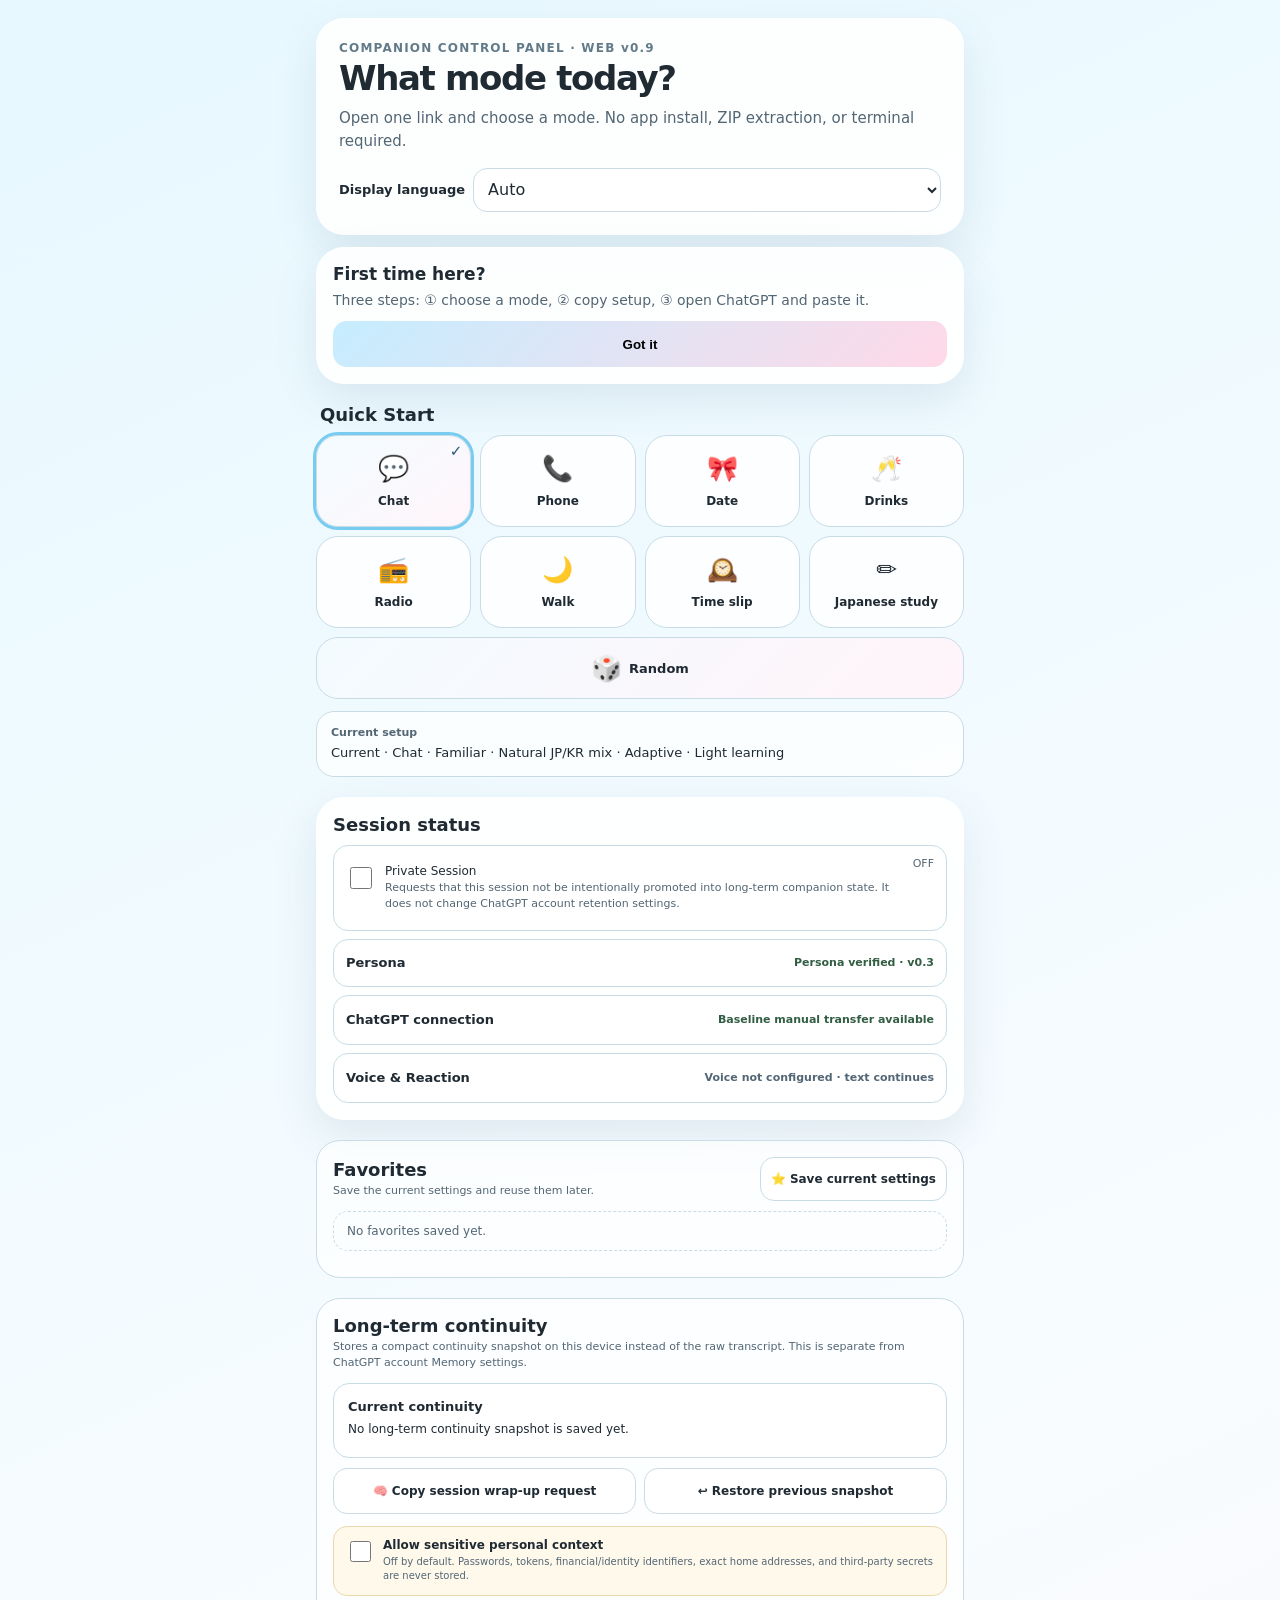
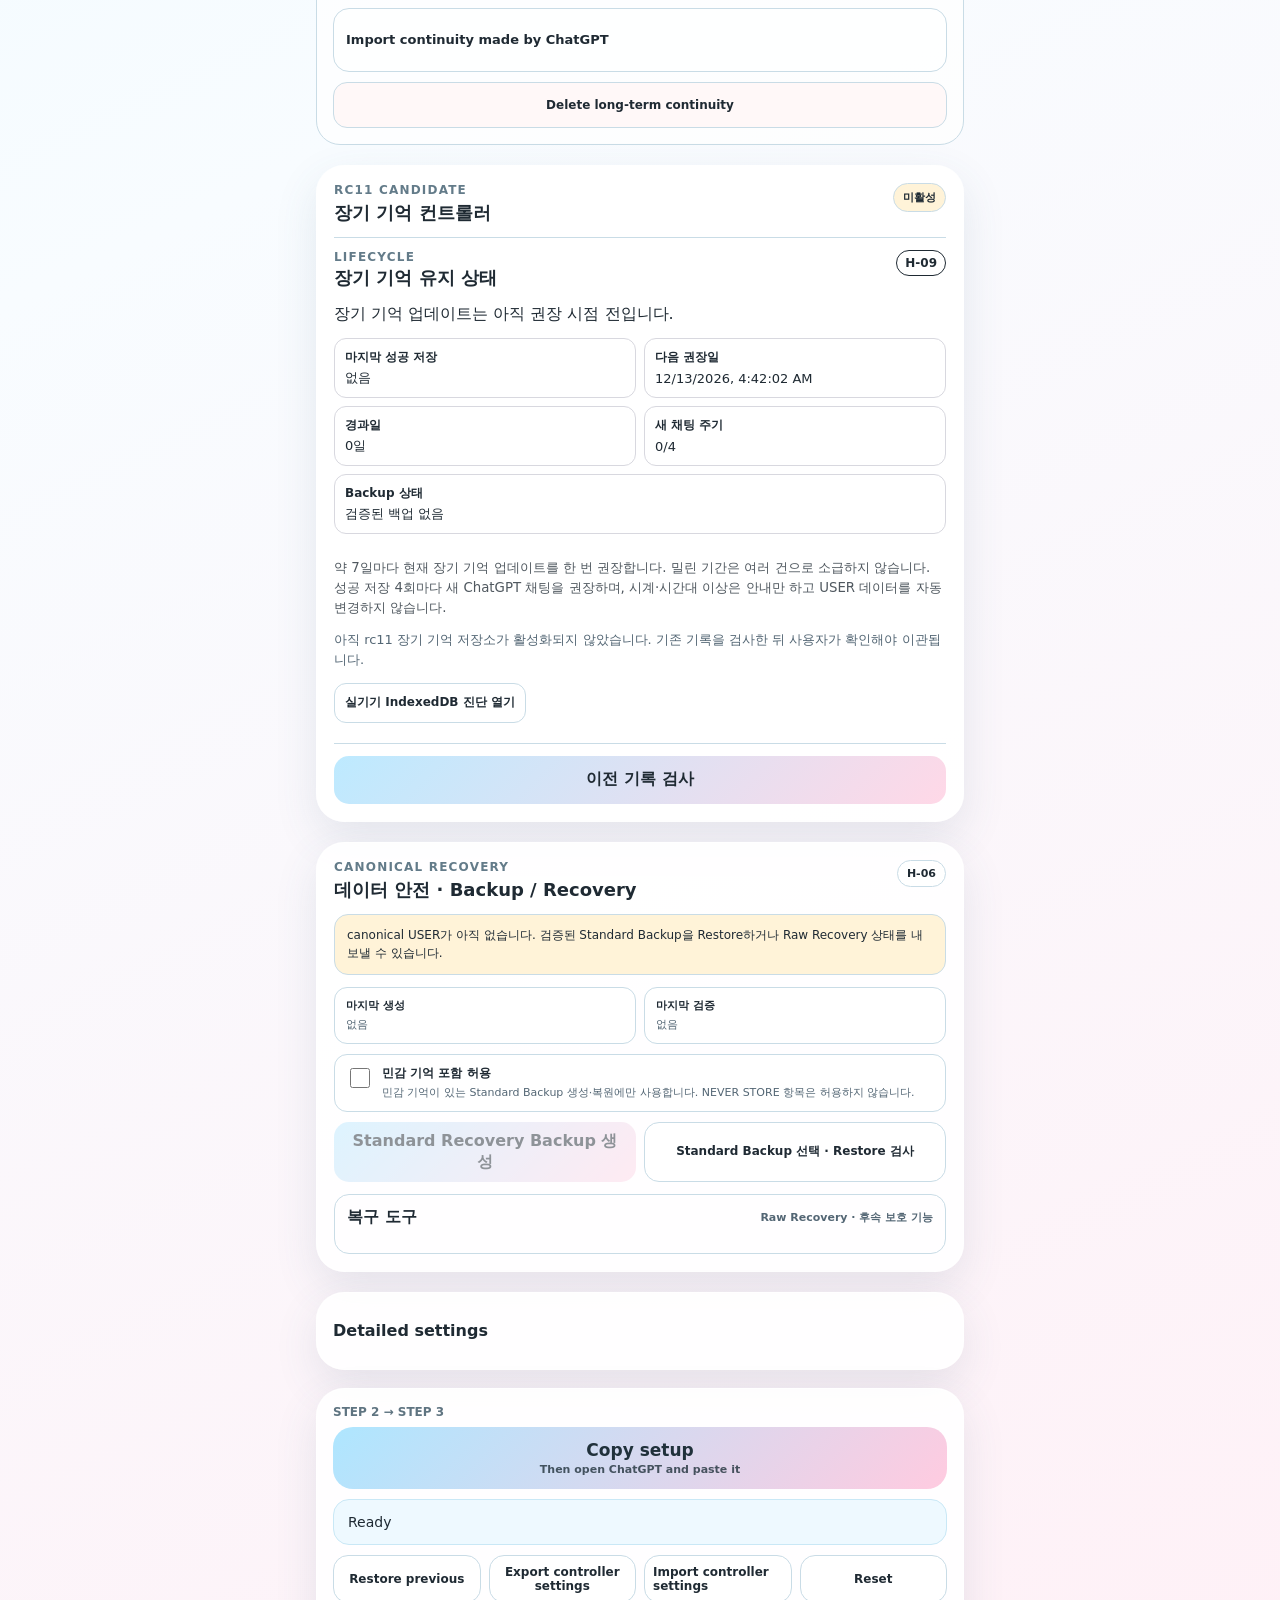
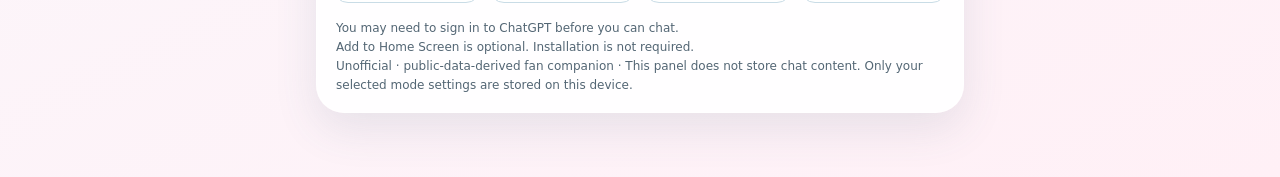
==== commit 92adab00: "H-13: fix mobile session status wrapping" ====
--- a/rc11-stage16/index.html
+++ b/rc11-stage16/index.html
@@ -7,10 +7,10 @@
 <meta name="referrer" content="no-referrer">
 <meta http-equiv="Content-Security-Policy" content="default-src 'self'; script-src 'self'; style-src 'self'; img-src 'self' data:; connect-src 'self'; manifest-src 'self'; worker-src 'self'; object-src 'none'; frame-src 'none'; media-src 'none'; base-uri 'none'; form-action 'none'; upgrade-insecure-requests">
 <title>Inoo Companion</title>
-<link rel="manifest" href="manifest.webmanifest?build=0.9.1-h12.1">
+<link rel="manifest" href="manifest.webmanifest?build=0.9.1-h13.2">
 <link rel="icon" href="icons/icon-192.png">
 <link rel="apple-touch-icon" href="icons/icon-192.png">
-<link rel="stylesheet" href="styles.css?build=0.9.1-h12.1">
+<link rel="stylesheet" href="styles.css?build=0.9.1-h13.2">
 </head>
 <body>
 
@@ -269,5 +269,5 @@
 <div class="fine"><div id="loginNote">ChatGPT에서 대화하려면 로그인이 필요할 수 있습니다.</div><div id="installNote">홈 화면 추가는 선택사항입니다. 설치하지 않아도 사용할 수 있어요.</div><div id="notice">비공식 · 공개 자료 기반 팬 컴패니언</div></div>
 </section>
 </main>
-<script src="logic.js?build=0.9.1-h12.1"></script><script src="storage.js?build=0.9.1-h12.1"></script><script src="integrity_foundation.js?build=0.9.1-h12.1"></script><script src="migration.js?build=0.9.1-h12.1"></script><script src="user_state.js?build=0.9.1-h12.1"></script><script src="migration_merge.js?build=0.9.1-h12.1"></script><script src="session_vertical_slice.js?build=0.9.1-h12.1"></script><script src="app.js?build=0.9.1-h12.1"></script><script src="lifecycle.js?build=0.9.1-h12.1"></script><script src="recovery.js?build=0.9.1-h12.1"></script><script src="history.js?build=0.9.1-h12.1"></script><script src="transfer.js?build=0.9.1-h12.1"></script><script src="controller_ui.js?build=0.9.1-h12.1"></script>
+<script src="logic.js?build=0.9.1-h13.2"></script><script src="storage.js?build=0.9.1-h13.2"></script><script src="integrity_foundation.js?build=0.9.1-h13.2"></script><script src="migration.js?build=0.9.1-h13.2"></script><script src="user_state.js?build=0.9.1-h13.2"></script><script src="migration_merge.js?build=0.9.1-h13.2"></script><script src="session_vertical_slice.js?build=0.9.1-h13.2"></script><script src="app.js?build=0.9.1-h13.2"></script><script src="lifecycle.js?build=0.9.1-h13.2"></script><script src="recovery.js?build=0.9.1-h13.2"></script><script src="history.js?build=0.9.1-h13.2"></script><script src="transfer.js?build=0.9.1-h13.2"></script><script src="controller_ui.js?build=0.9.1-h13.2"></script>
 </body></html>
--- a/rc11-stage16/styles.css
+++ b/rc11-stage16/styles.css
@@ -144,6 +144,7 @@
 .session-state-value[data-state="ready"]{color:#315d42;font-weight:800}
 .session-state-value[data-state="error"]{color:#8b3f4c;font-weight:800}
 .session-private-row{align-items:flex-start}
+.session-private-row .session-state-value{flex:0 0 auto;min-width:2.5em;white-space:nowrap;overflow-wrap:normal}
 .session-private-toggle{flex:1 1 auto;min-width:0}
 .session-private-toggle .help{margin-top:2px}
 .voice-reservation{padding:0 12px}
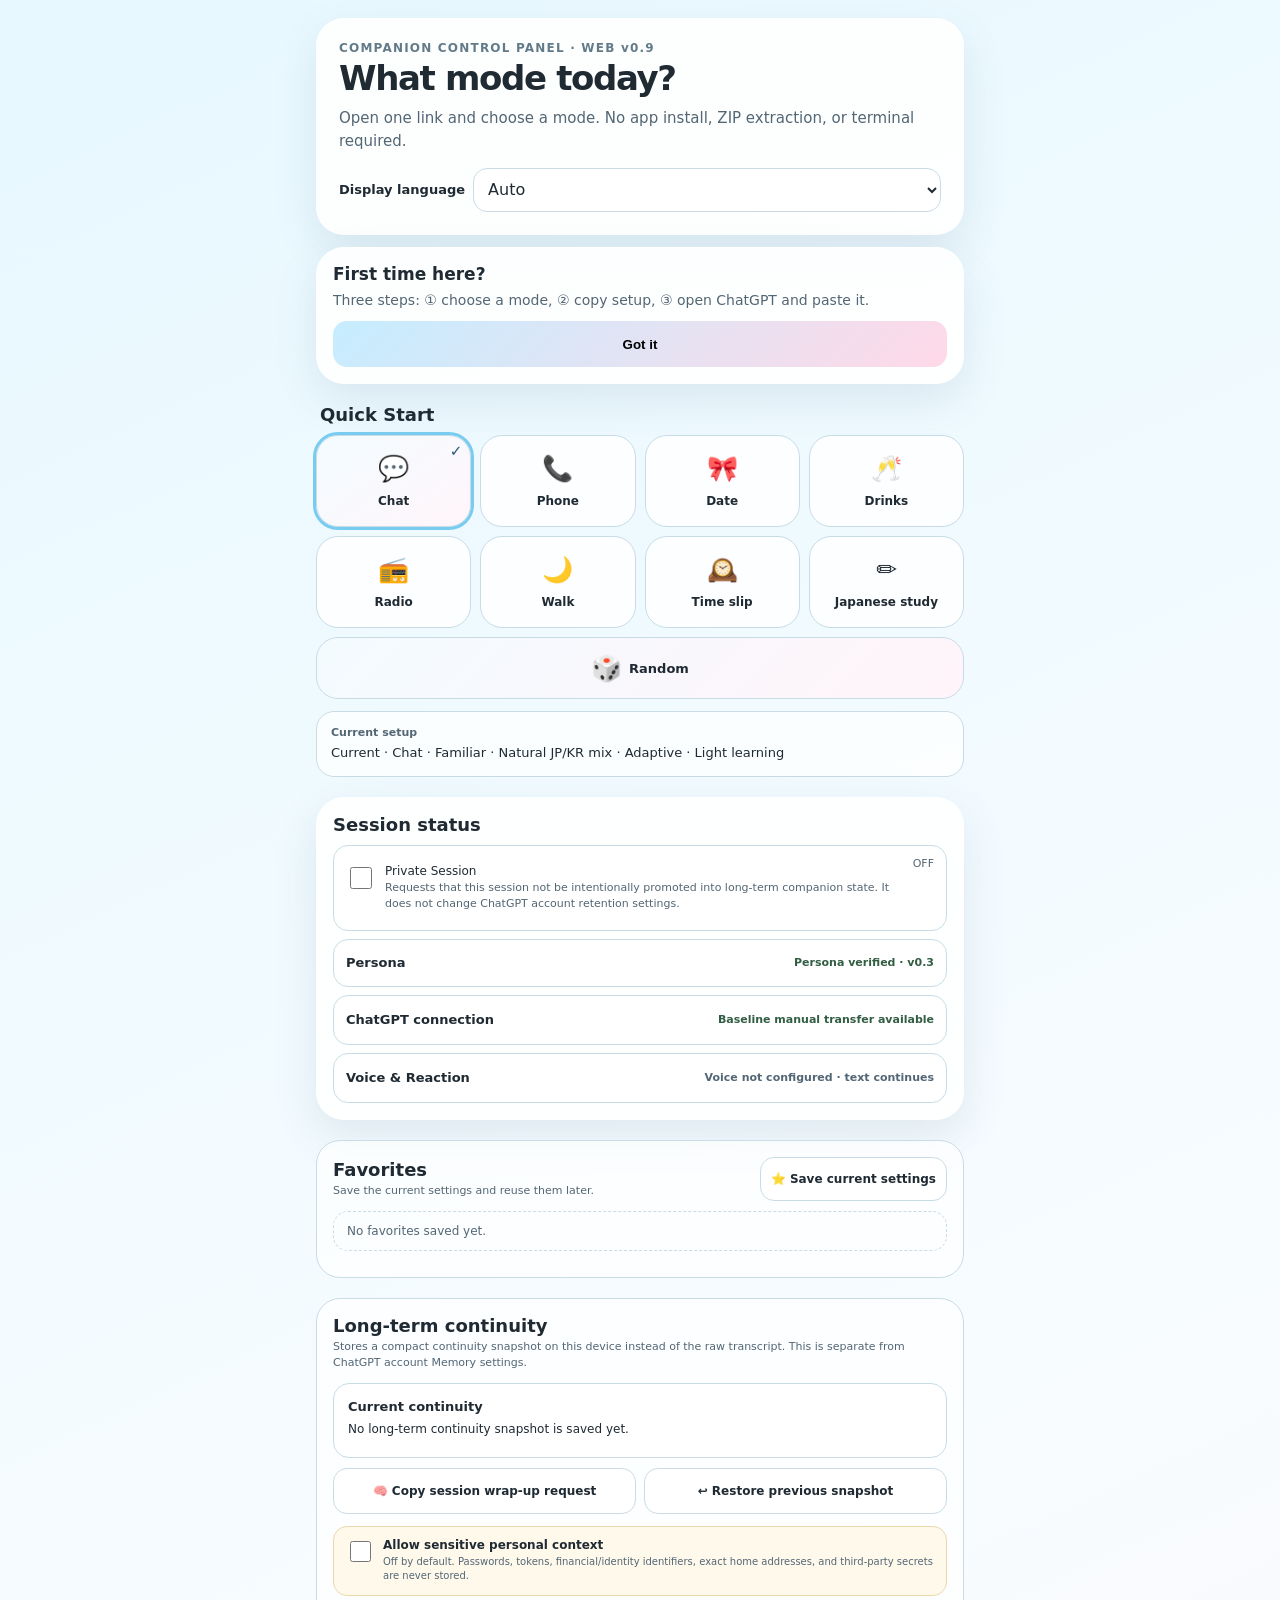
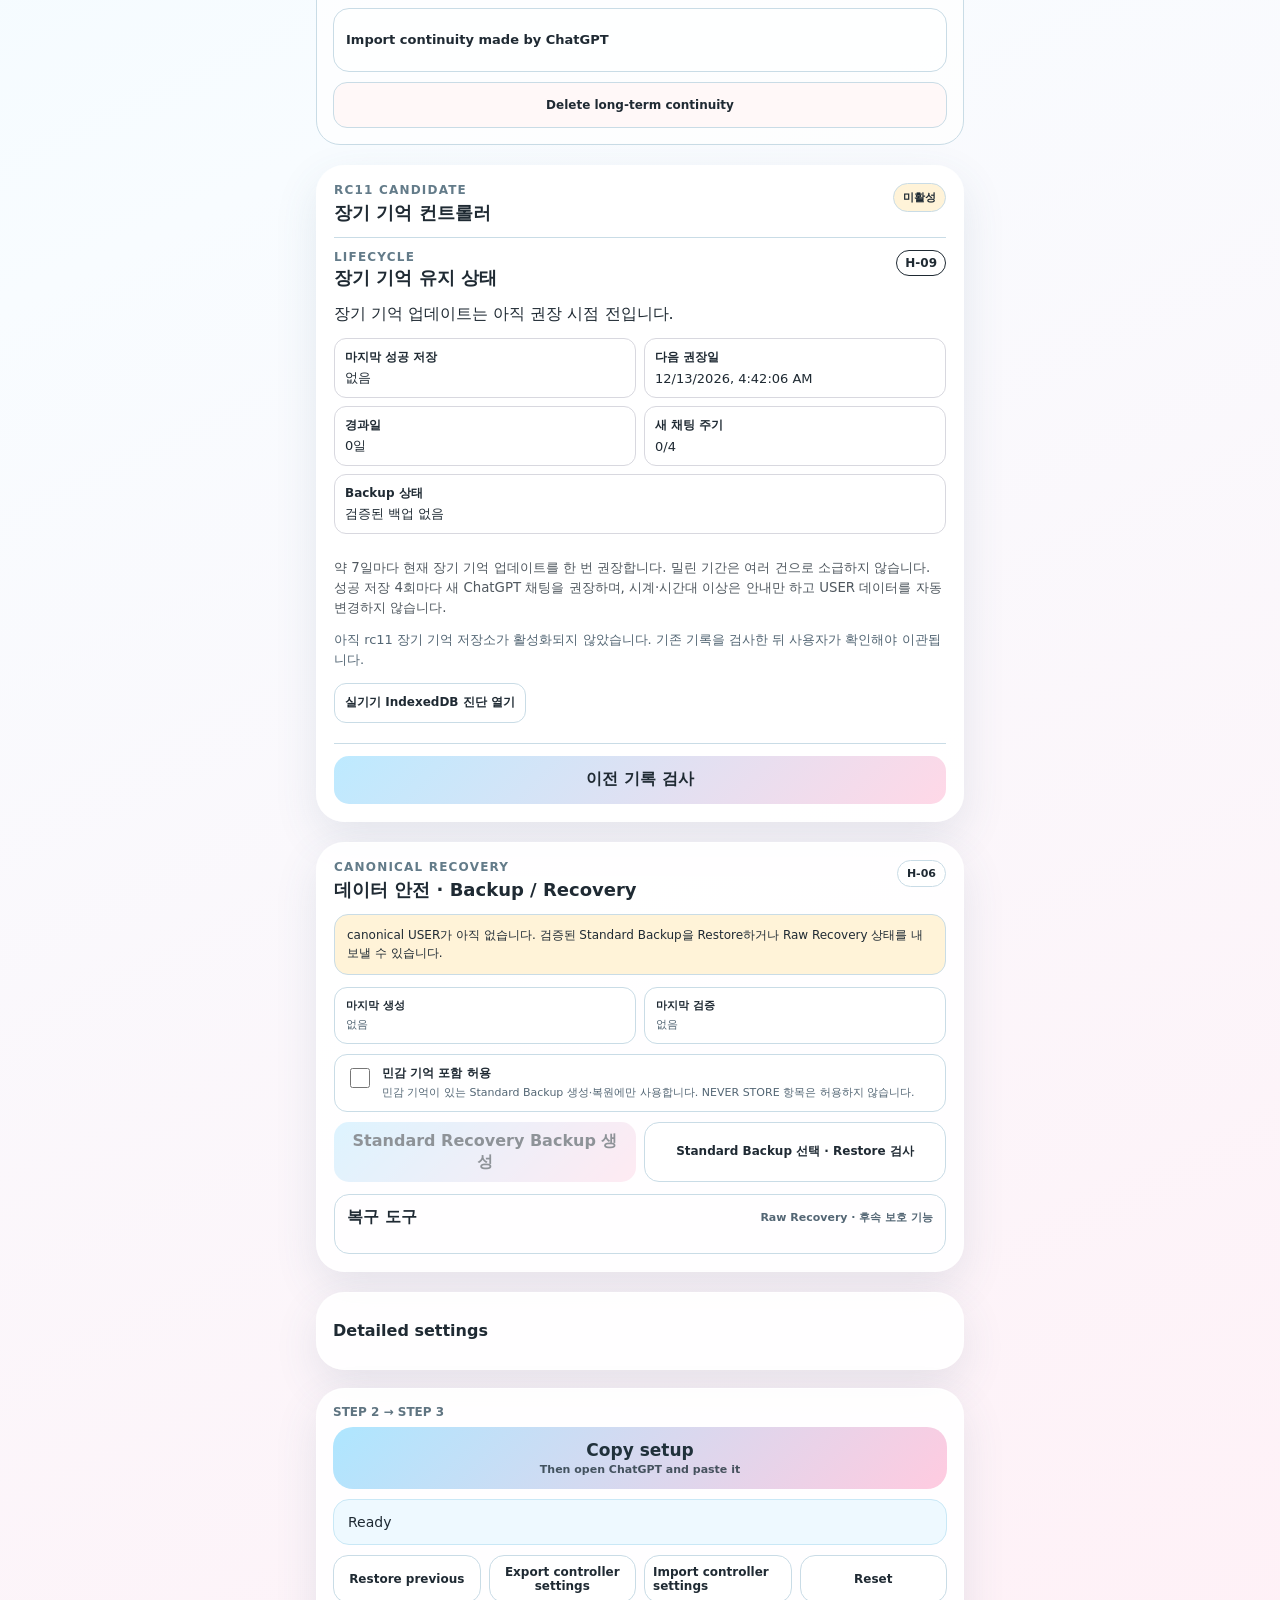
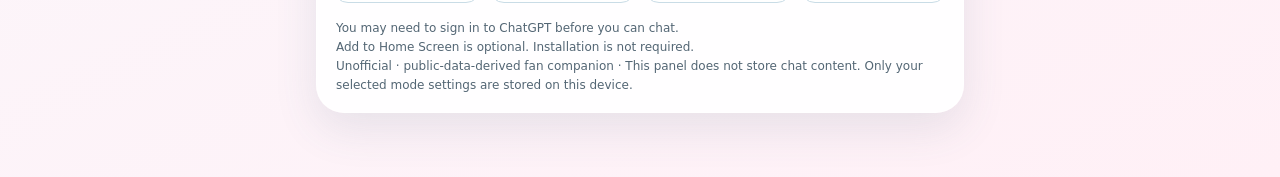
==== commit 32c7134a: "H-13: add installable canary manifest assets" ====
--- a/rc11-stage16/index.html
+++ b/rc11-stage16/index.html
@@ -7,10 +7,10 @@
 <meta name="referrer" content="no-referrer">
 <meta http-equiv="Content-Security-Policy" content="default-src 'self'; script-src 'self'; style-src 'self'; img-src 'self' data:; connect-src 'self'; manifest-src 'self'; worker-src 'self'; object-src 'none'; frame-src 'none'; media-src 'none'; base-uri 'none'; form-action 'none'; upgrade-insecure-requests">
 <title>Inoo Companion</title>
-<link rel="manifest" href="manifest.webmanifest?build=0.9.1-h13.2">
-<link rel="icon" href="icons/icon-192.png">
+<link rel="manifest" href="manifest.json?build=0.9.1-h13.3">
+<link rel="icon" href="icons/icon-192.svg">
 <link rel="apple-touch-icon" href="icons/icon-192.png">
-<link rel="stylesheet" href="styles.css?build=0.9.1-h13.2">
+<link rel="stylesheet" href="styles.css?build=0.9.1-h13.3">
 </head>
 <body>
 
@@ -269,5 +269,5 @@
 <div class="fine"><div id="loginNote">ChatGPT에서 대화하려면 로그인이 필요할 수 있습니다.</div><div id="installNote">홈 화면 추가는 선택사항입니다. 설치하지 않아도 사용할 수 있어요.</div><div id="notice">비공식 · 공개 자료 기반 팬 컴패니언</div></div>
 </section>
 </main>
-<script src="logic.js?build=0.9.1-h13.2"></script><script src="storage.js?build=0.9.1-h13.2"></script><script src="integrity_foundation.js?build=0.9.1-h13.2"></script><script src="migration.js?build=0.9.1-h13.2"></script><script src="user_state.js?build=0.9.1-h13.2"></script><script src="migration_merge.js?build=0.9.1-h13.2"></script><script src="session_vertical_slice.js?build=0.9.1-h13.2"></script><script src="app.js?build=0.9.1-h13.2"></script><script src="lifecycle.js?build=0.9.1-h13.2"></script><script src="recovery.js?build=0.9.1-h13.2"></script><script src="history.js?build=0.9.1-h13.2"></script><script src="transfer.js?build=0.9.1-h13.2"></script><script src="controller_ui.js?build=0.9.1-h13.2"></script>
+<script src="logic.js?build=0.9.1-h13.3"></script><script src="storage.js?build=0.9.1-h13.3"></script><script src="integrity_foundation.js?build=0.9.1-h13.3"></script><script src="migration.js?build=0.9.1-h13.3"></script><script src="user_state.js?build=0.9.1-h13.3"></script><script src="migration_merge.js?build=0.9.1-h13.3"></script><script src="session_vertical_slice.js?build=0.9.1-h13.3"></script><script src="app.js?build=0.9.1-h13.3"></script><script src="lifecycle.js?build=0.9.1-h13.3"></script><script src="recovery.js?build=0.9.1-h13.3"></script><script src="history.js?build=0.9.1-h13.3"></script><script src="transfer.js?build=0.9.1-h13.3"></script><script src="controller_ui.js?build=0.9.1-h13.3"></script>
 </body></html>
